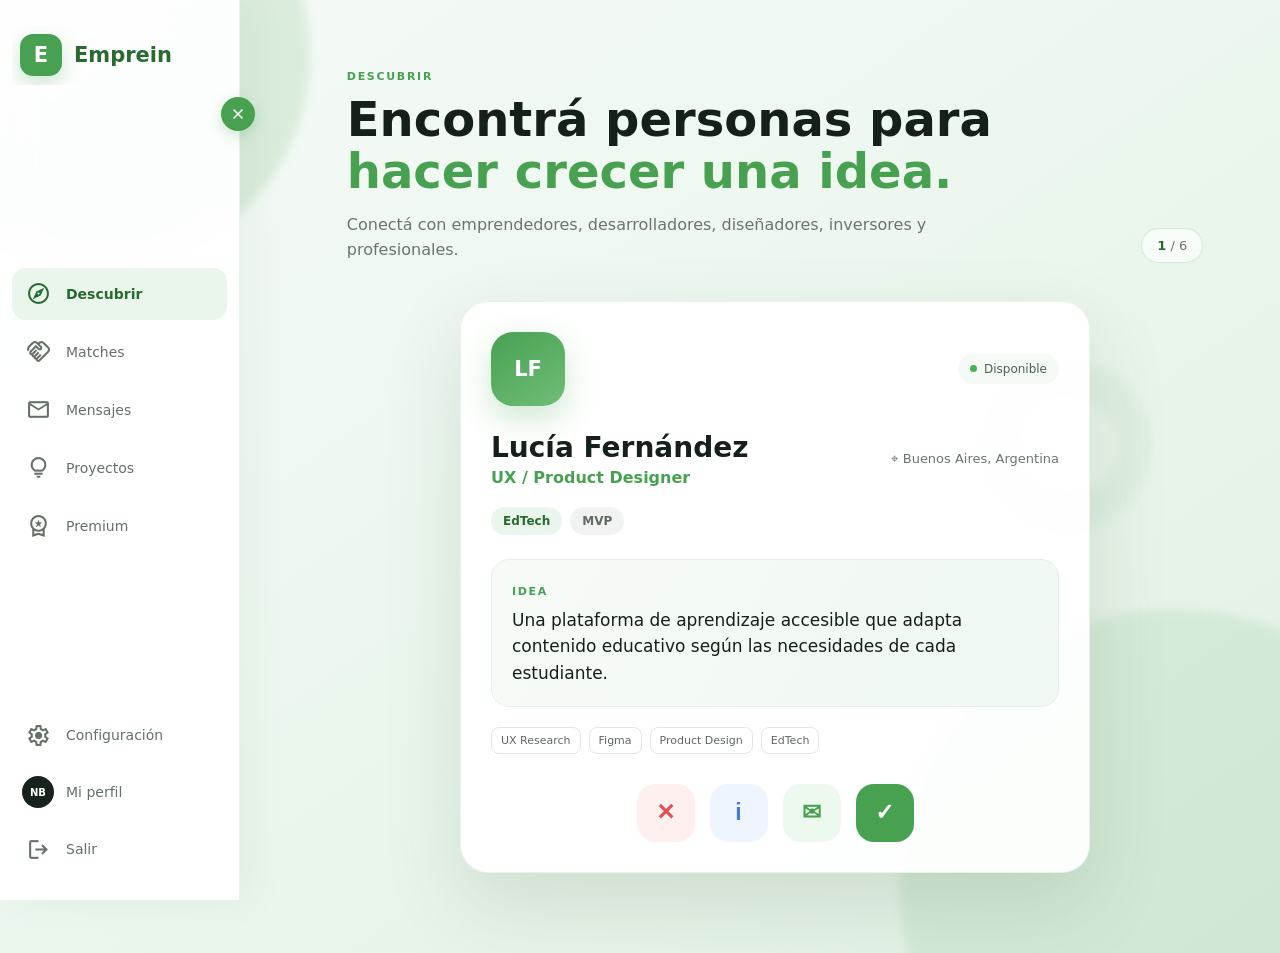
==== index.html @ 859e8707 "inicializando emprein demo" ====
<!DOCTYPE html>
<html lang="es">
<head>
    <meta charset="UTF-8">
    <meta name="viewport" content="width=device-width, initial-scale=1.0">

    <title>Emprein | Conectá ideas</title>

    <link
        href="https://fonts.googleapis.com/css2?family=Material+Symbols+Outlined"
        rel="stylesheet"
    >
    <link rel="stylesheet" href="styles.css">
</head>

<body>

    <!-- FONDO DECORATIVO -->
    <div class="background-decoration decoration-one"></div>
    <div class="background-decoration decoration-two"></div>
    <div class="background-decoration decoration-three"></div>


    <!-- =========================================
         SIDEBAR
    ========================================== -->
    <aside class="sidebar">

        <form class="sidebar__form">
            <input type="checkbox" id="open-menu">

            <label
                class="material-symbols-outlined close-button"
                for="open-menu"
                title="Contraer menú"
            >
                close
            </label>

            <label
                class="material-symbols-outlined open-button"
                for="open-menu"
                title="Abrir menú"
            >
                double_arrow
            </label>
        </form>


        <!-- LOGO -->
        <a href="#" class="sidebar__brand">
            <div class="brand-logo">E</div>
            <span class="brand-name">Emprein</span>
        </a>


        <!-- NAVEGACIÓN PRINCIPAL -->
        <nav class="sidebar__nav">
            <ul>

                <li
                    class="sidebar__item active"
                    data-name="Descubrir"
                    data-view="discover"
                >
                    <span class="material-symbols-outlined">explore</span>
                    <a href="#discover">Descubrir</a>
                </li>

                <li
                    class="sidebar__item"
                    data-name="Matches"
                    data-view="matches"
                >
                    <span class="material-symbols-outlined">handshake</span>
                    <a href="#matches">Matches</a>
                </li>

                <li
                    class="sidebar__item"
                    data-name="Mensajes"
                    data-view="messages"
                >
                    <span class="material-symbols-outlined">mail</span>
                    <a href="#messages">Mensajes</a>
                </li>

                <li
                    class="sidebar__item"
                    data-name="Proyectos"
                    data-view="projects"
                >
                    <span class="material-symbols-outlined">lightbulb</span>
                    <a href="#projects">Proyectos</a>
                </li>

                <li
                    class="sidebar__item"
                    data-name="Premium"
                    data-view="premium"
                >
                    <span class="material-symbols-outlined">workspace_premium</span>
                    <a href="#premium">Premium</a>
                </li>

            </ul>
        </nav>


        <!-- NAVEGACIÓN INFERIOR -->
        <div class="sidebar__bottom">

            <div
                class="sidebar__item"
                data-name="Configuración"
                data-view="settings"
            >
                <span class="material-symbols-outlined">settings</span>
                <a href="#settings">Configuración</a>
            </div>

            <div
                class="sidebar__item profile-item"
                data-name="Mi perfil"
                data-view="profile"
            >
                <div class="profile-avatar" id="sidebarProfileAvatar">NB</div>
                <a href="#profile" id="sidebarProfileName">Mi perfil</a>
            </div>

            <div
                class="sidebar__item"
                data-name="Salir"
                id="logoutButton"
            >
                <span class="material-symbols-outlined">logout</span>
                <a href="#">Salir</a>
            </div>

        </div>

    </aside>


    <!-- CONTROLES RESPONSIVE DEL SIDEBAR -->
    <label
        for="open-menu"
        class="mobile-menu-toggle material-symbols-outlined"
        aria-label="Abrir menú"
        title="Abrir menú"
    >
        menu
    </label>

    <label
        for="open-menu"
        class="sidebar-backdrop"
        aria-label="Cerrar menú"
    ></label>


    <!-- =========================================
         CONTENIDO PRINCIPAL
    ========================================== -->
    <main class="main">


        <!-- =====================================
             DESCUBRIR
        ====================================== -->
        <section class="app-section active" id="discover">

            <div class="discover-header">

                <div>
                    <span class="section-label">DESCUBRIR</span>

                    <h1>
                        Encontrá personas para
                        <span>hacer crecer una idea.</span>
                    </h1>

                    <p>
                        Conectá con emprendedores, desarrolladores,
                        diseñadores, inversores y profesionales.
                    </p>
                </div>

                <div class="profile-counter">
                    <span id="currentProfileNumber">1</span>
                    /
                    <span id="totalProfiles">1</span>
                </div>

            </div>


            <!-- CARD DE PERFIL -->
            <div class="card-wrapper">

                <article class="profile-card" id="profileCard">

                    <div class="card-top">

                        <div class="avatar" id="profileAvatar">LF</div>

                        <div class="card-status">
                            <span class="status-dot"></span>
                            Disponible
                        </div>

                    </div>


                    <div class="profile-main">

                        <div class="profile-title">

                            <div>
                                <h2 id="profileName">Lucía Fernández</h2>
                                <p id="profileRole">UX Designer</p>
                            </div>

                            <div class="location">
                                <span>⌖</span>
                                <span id="profileLocation">Buenos Aires</span>
                            </div>

                        </div>


                        <div class="badges">
                            <span class="badge green" id="profileCategory">EdTech</span>
                            <span class="badge" id="profileStage">MVP</span>
                        </div>


                        <div class="idea-box">
                            <span class="idea-label">IDEA</span>
                            <p id="profileIdea">
                                Plataforma de aprendizaje inclusivo.
                            </p>
                        </div>


                        <div class="skills" id="profileSkills"></div>

                    </div>


                    <!-- ACCIONES -->
                    <div class="actions">

                        <button
                            class="action-button reject"
                            data-tooltip="Descartar"
                            id="rejectButton"
                            aria-label="Descartar"
                        >
                            ✕
                        </button>

                        <button
                            class="action-button info"
                            data-tooltip="Saber más"
                            id="infoButton"
                            aria-label="Saber más"
                        >
                            i
                        </button>

                        <button
                            class="action-button contact"
                            data-tooltip="Contactar"
                            id="contactButton"
                            aria-label="Contactar"
                        >
                            ✉
                        </button>

                        <button
                            class="action-button like"
                            data-tooltip="Me interesa"
                            id="likeButton"
                            aria-label="Me interesa"
                        >
                            ✓
                        </button>

                    </div>

                </article>

            </div>

        </section>


        <!-- =====================================
             MATCHES
        ====================================== -->
        <section class="app-section" id="matches">

            <div class="page-header">
                <div>
                    <span class="section-label">MATCHES</span>
                    <h1>Tus conexiones</h1>
                    <p>
                        Personas con las que marcaste interés y querés seguir en contacto.
                    </p>
                </div>
            </div>


            <div class="matches-summary">

                <article class="summary-card">
                    <span class="material-symbols-outlined">handshake</span>
                    <div>
                        <strong id="totalMatchesCount">0</strong>
                        <p>Matches</p>
                    </div>
                </article>

                <article class="summary-card">
                    <span class="material-symbols-outlined">mark_email_unread</span>
                    <div>
                        <strong id="newMatchesCount">0</strong>
                        <p>Nuevos</p>
                    </div>
                </article>

                <article class="summary-card">
                    <span class="material-symbols-outlined">forum</span>
                    <div>
                        <strong id="contactedMatchesCount">0</strong>
                        <p>Contactados</p>
                    </div>
                </article>

            </div>


            <div class="section-toolbar">

                <label class="search-box" for="matchSearch">
                    <span class="material-symbols-outlined">search</span>
                    <input
                        type="search"
                        id="matchSearch"
                        placeholder="Buscar un match..."
                    >
                </label>

                <select id="matchFilter" aria-label="Filtrar matches">
                    <option value="all">Todos</option>
                    <option value="new">Nuevos</option>
                    <option value="contacted">Contactados</option>
                </select>

            </div>


            <div class="matches-grid" id="matchesGrid">

                <div class="empty-state" id="matchesEmptyState">
                    <span class="material-symbols-outlined">handshake</span>
                    <h3>Todavía no tenés matches</h3>
                    <p>
                        Cuando marques un perfil como “Me interesa”, va a aparecer acá.
                    </p>
                </div>

            </div>

        </section>


        <!-- =====================================
             MENSAJES
        ====================================== -->
        <section class="app-section" id="messages">

            <div class="page-header">
                <div>
                    <span class="section-label">MENSAJES</span>
                    <h1>Conversaciones</h1>
                    <p>
                        Tus conversaciones con matches y personas que contactaste.
                    </p>
                </div>
            </div>


            <div class="messages-layout">

                <!-- LISTA DE CONVERSACIONES -->
                <aside class="conversation-panel">

                    <div class="conversation-panel__header">
                        <h2>Mensajes</h2>

                        <label class="search-box" for="conversationSearch">
                            <span class="material-symbols-outlined">search</span>
                            <input
                                type="search"
                                id="conversationSearch"
                                placeholder="Buscar conversación..."
                            >
                        </label>
                    </div>

                    <div class="conversation-list" id="conversationList">

                        <div class="empty-state compact" id="conversationsEmptyState">
                            <span class="material-symbols-outlined">chat_bubble</span>
                            <p>No hay conversaciones todavía.</p>
                        </div>

                    </div>

                </aside>


                <!-- CHAT -->
                <section class="chat-panel" id="chatPanel">

                    <div class="empty-chat" id="emptyChat">
                        <span class="material-symbols-outlined">forum</span>
                        <h3>Seleccioná una conversación</h3>
                        <p>
                            Tus mensajes con esa persona aparecerán acá.
                        </p>
                    </div>


                    <div class="chat-content" id="chatContent" hidden>

                        <header class="chat-header">
                            <div class="chat-person">
                                <div class="chat-avatar" id="chatAvatar">LF</div>
                                <div>
                                    <h3 id="chatName">Lucía Fernández</h3>
                                    <p id="chatRole">UX Designer</p>
                                </div>
                            </div>
                        </header>

                        <div class="chat-messages" id="chatMessages"></div>

                        <form class="chat-form" id="chatForm">
                            <textarea
                                id="chatMessageInput"
                                rows="1"
                                placeholder="Escribí un mensaje..."
                                required
                            ></textarea>

                            <button
                                type="submit"
                                class="chat-send-button"
                                aria-label="Enviar mensaje"
                            >
                                <span class="material-symbols-outlined">send</span>
                            </button>
                        </form>

                    </div>

                </section>

            </div>

        </section>


        <!-- =====================================
             PROYECTOS DESTACADOS
        ====================================== -->
        <section class="app-section" id="projects">

            <div class="page-header">
                <div>
                    <span class="section-label">PROYECTOS</span>
                    <h1>Proyectos destacados</h1>
                    <p>
                        Descubrí las ideas que más visitas y conexiones están generando.
                    </p>
                </div>
            </div>


            <div class="section-toolbar">

                <label class="search-box" for="projectSearch">
                    <span class="material-symbols-outlined">search</span>
                    <input
                        type="search"
                        id="projectSearch"
                        placeholder="Buscar proyecto..."
                    >
                </label>

                <select id="projectSort" aria-label="Ordenar proyectos">
                    <option value="matches">Más matches</option>
                    <option value="views">Más visitas</option>
                    <option value="recent">Más recientes</option>
                </select>

            </div>


            <div class="projects-grid" id="projectsGrid">
                <!-- Los proyectos se renderizarán con JavaScript -->
            </div>

        </section>


        <!-- =====================================
             PREMIUM
        ====================================== -->
        <section class="app-section" id="premium">

            <div class="page-header page-header--center">
                <div>
                    <span class="section-label">EMPREIN PREMIUM</span>
                    <h1>Elegí el plan que más te sirva</h1>
                    <p>
                        Empezá gratis y actualizá cuando quieras llevar tus conexiones más lejos.
                    </p>
                </div>
            </div>


            <div class="pricing-container">

                <!-- FREE -->
                <article class="pricing-card">

                    <span class="plan-name">Free</span>

                    <div class="plan-price">
                        <strong>USD 0</strong>
                        <span>para siempre</span>
                    </div>

                    <p class="plan-description">
                        Para conocer Emprein y empezar a generar conexiones.
                    </p>

                    <ul class="plan-features">
                        <li><span class="material-symbols-outlined">check</span> 10 perfiles diarios</li>
                        <li><span class="material-symbols-outlined">check</span> Hasta 5 matches</li>
                        <li><span class="material-symbols-outlined">check</span> Mensajes básicos</li>
                        <li><span class="material-symbols-outlined">check</span> Crear 1 proyecto</li>
                        <li class="disabled"><span class="material-symbols-outlined">close</span> Estadísticas avanzadas</li>
                        <li class="disabled"><span class="material-symbols-outlined">close</span> Proyecto destacado</li>
                    </ul>

                    <button class="secondary-button" type="button" disabled>
                        Plan actual
                    </button>

                </article>


                <!-- PREMIUM -->
                <article class="pricing-card premium-card">

                    <span class="recommended-badge">RECOMENDADO</span>
                    <span class="plan-name">Premium</span>

                    <div class="plan-price">
                        <strong>USD 5</strong>
                        <span>por mes</span>
                    </div>

                    <p class="plan-description">
                        Para quienes quieren conseguir más oportunidades y hacer crecer sus proyectos.
                    </p>

                    <ul class="plan-features">
                        <li><span class="material-symbols-outlined">check</span> Perfiles ilimitados</li>
                        <li><span class="material-symbols-outlined">check</span> Matches ilimitados</li>
                        <li><span class="material-symbols-outlined">check</span> Mensajes ilimitados</li>
                        <li><span class="material-symbols-outlined">check</span> Saber quién mostró interés</li>
                        <li><span class="material-symbols-outlined">check</span> Destacar proyectos</li>
                        <li><span class="material-symbols-outlined">check</span> Badge Premium</li>
                        <li><span class="material-symbols-outlined">check</span> Estadísticas de visitas</li>
                    </ul>

                    <button
                        class="primary-button"
                        type="button"
                        id="premiumButton"
                    >
                        Obtener Premium
                    </button>

                </article>

            </div>

        </section>


        <!-- =====================================
             CONFIGURACIÓN
        ====================================== -->
        <section class="app-section" id="settings">

            <div class="page-header">
                <div>
                    <span class="section-label">CONFIGURACIÓN</span>
                    <h1>Preferencias</h1>
                    <p>
                        Personalizá cómo querés usar Emprein.
                    </p>
                </div>
            </div>


            <div class="settings-container">

                <section class="settings-group">
                    <div class="settings-group__header">
                        <span class="material-symbols-outlined">palette</span>
                        <div>
                            <h2>Apariencia</h2>
                            <p>Elegí cómo querés ver Emprein.</p>
                        </div>
                    </div>

                    <div class="settings-card">
                        <div>
                            <h3>Modo oscuro</h3>
                            <p>Alterná entre el tema claro y oscuro.</p>
                        </div>

                        <label class="switch">
                            <input type="checkbox" id="darkModeToggle">
                            <span class="slider"></span>
                        </label>
                    </div>
                </section>


                <section class="settings-group">
                    <div class="settings-group__header">
                        <span class="material-symbols-outlined">notifications</span>
                        <div>
                            <h2>Notificaciones</h2>
                            <p>Elegí qué avisos querés recibir.</p>
                        </div>
                    </div>

                    <div class="settings-card">
                        <div>
                            <h3>Nuevos matches</h3>
                            <p>Avisarme cuando consiga una nueva conexión.</p>
                        </div>

                        <label class="switch">
                            <input type="checkbox" id="matchNotifications" checked>
                            <span class="slider"></span>
                        </label>
                    </div>

                    <div class="settings-card">
                        <div>
                            <h3>Mensajes</h3>
                            <p>Avisarme cuando reciba un mensaje nuevo.</p>
                        </div>

                        <label class="switch">
                            <input type="checkbox" id="messageNotifications" checked>
                            <span class="slider"></span>
                        </label>
                    </div>

                    <div class="settings-card">
                        <div>
                            <h3>Novedades por email</h3>
                            <p>Recibir novedades y actualizaciones de Emprein.</p>
                        </div>

                        <label class="switch">
                            <input type="checkbox" id="emailNotifications">
                            <span class="slider"></span>
                        </label>
                    </div>
                </section>


                <section class="settings-group">
                    <div class="settings-group__header">
                        <span class="material-symbols-outlined">shield</span>
                        <div>
                            <h2>Privacidad</h2>
                            <p>Controlá la visibilidad de tu perfil.</p>
                        </div>
                    </div>

                    <div class="settings-card">
                        <div>
                            <h3>Perfil público</h3>
                            <p>Permitir que otros usuarios encuentren tu perfil.</p>
                        </div>

                        <label class="switch">
                            <input type="checkbox" id="publicProfileToggle" checked>
                            <span class="slider"></span>
                        </label>
                    </div>
                </section>

            </div>

        </section>


        <!-- =====================================
             PERFIL / CUENTA
        ====================================== -->
        <section class="app-section" id="profile">

            <div class="page-header">
                <div>
                    <span class="section-label">PERFIL</span>
                    <h1>Tu cuenta</h1>
                    <p>
                        Creá un perfil simbólico para probar el flujo de registro, sesión y cierre de sesión.
                    </p>
                </div>
            </div>


            <!-- USUARIO SIN SESIÓN -->
            <div class="account-auth" id="profileGuest">

                <div class="auth-tabs">
                    <button
                        type="button"
                        class="auth-tab active"
                        id="showRegisterButton"
                    >
                        Crear cuenta
                    </button>

                    <button
                        type="button"
                        class="auth-tab"
                        id="showLoginButton"
                    >
                        Iniciar sesión
                    </button>
                </div>


                <!-- REGISTRO -->
                <form class="account-form" id="registerForm">

                    <div class="form-heading">
                        <span class="material-symbols-outlined">person_add</span>
                        <div>
                            <h2>Crear cuenta</h2>
                            <p>Armá tu perfil para empezar a conectar.</p>
                        </div>
                    </div>

                    <label for="registerName">Nombre completo</label>
                    <input
                        type="text"
                        id="registerName"
                        autocomplete="name"
                        required
                    >

                    <label for="registerEmail">Email</label>
                    <input
                        type="email"
                        id="registerEmail"
                        autocomplete="email"
                        required
                    >

                    <label for="registerPassword">Contraseña</label>
                    <input
                        type="password"
                        id="registerPassword"
                        autocomplete="new-password"
                        required
                    >

                    <label for="registerRole">Rol</label>
                    <input
                        type="text"
                        id="registerRole"
                        placeholder="Ej: Desarrollador, emprendedor, inversor..."
                        required
                    >

                    <label for="registerIdea">Idea o proyecto</label>
                    <textarea
                        id="registerIdea"
                        placeholder="Contá brevemente qué estás construyendo o qué buscás."
                    ></textarea>

                    <button type="submit" class="primary-button">
                        Crear cuenta
                    </button>

                </form>


                <!-- LOGIN -->
                <form class="account-form" id="loginForm" hidden>

                    <div class="form-heading">
                        <span class="material-symbols-outlined">login</span>
                        <div>
                            <h2>Iniciar sesión</h2>
                            <p>Ingresá con la cuenta que creaste en este navegador.</p>
                        </div>
                    </div>

                    <label for="loginEmail">Email</label>
                    <input
                        type="email"
                        id="loginEmail"
                        autocomplete="email"
                        required
                    >

                    <label for="loginPassword">Contraseña</label>
                    <input
                        type="password"
                        id="loginPassword"
                        autocomplete="current-password"
                        required
                    >

                    <button type="submit" class="primary-button">
                        Entrar
                    </button>

                    <p class="auth-note">
                        Esta cuenta será solo una simulación local. No usaremos autenticación real todavía.
                    </p>

                </form>

            </div>


            <!-- USUARIO CON SESIÓN -->
            <div class="account-profile" id="profileLoggedIn" hidden>

                <div class="account-profile__hero">

                    <div class="account-avatar" id="accountAvatar">NB</div>

                    <div>
                        <span class="account-status">
                            <span class="status-dot"></span>
                            Perfil activo
                        </span>

                        <h2 id="accountDisplayName">Nehuen Boneo</h2>
                        <p id="accountDisplayRole">Emprendedor</p>
                    </div>

                </div>


                <div class="account-details-grid">

                    <div class="account-detail-card">
                        <span>Email</span>
                        <strong id="accountDisplayEmail">correo@ejemplo.com</strong>
                    </div>

                    <div class="account-detail-card">
                        <span>Plan</span>
                        <strong id="accountDisplayPlan">Free</strong>
                    </div>

                    <div class="account-detail-card account-detail-card--wide">
                        <span>Idea / proyecto</span>
                        <strong id="accountDisplayIdea">
                            Tu idea aparecerá acá.
                        </strong>
                    </div>

                </div>


                <div class="account-actions">
                    <button
                        type="button"
                        class="secondary-button"
                        id="editProfileButton"
                    >
                        Editar perfil
                    </button>

                    <button
                        type="button"
                        class="danger-button"
                        id="profileLogoutButton"
                    >
                        Cerrar sesión
                    </button>
                </div>

            </div>

        </section>

    </main>


    <!-- =========================================
         MODAL SABER MÁS
    ========================================== -->
    <div class="modal-overlay" id="infoModal">

        <div class="modal">

            <button class="modal-close" data-close-modal>
                ✕
            </button>

            <div class="modal-profile-header">

                <div class="modal-avatar" id="modalAvatar">LF</div>

                <div>
                    <h2 id="modalName">Lucía Fernández</h2>
                    <p id="modalRole">UX Designer</p>
                </div>

            </div>


            <div class="modal-section">
                <span class="modal-label">SOBRE EL PROYECTO</span>
                <p id="modalDescription"></p>
            </div>


            <div class="modal-section">
                <span class="modal-label">ESTÁ BUSCANDO</span>
                <p id="modalLookingFor"></p>
            </div>


            <div class="modal-data-grid">

                <div>
                    <span>Categoría</span>
                    <strong id="modalCategory"></strong>
                </div>

                <div>
                    <span>Etapa</span>
                    <strong id="modalStage"></strong>
                </div>

                <div>
                    <span>Ubicación</span>
                    <strong id="modalLocation"></strong>
                </div>

            </div>


            <button class="primary-button" id="contactFromInfo">
                Contactar
            </button>

        </div>

    </div>


    <!-- =========================================
         MODAL CONTACTAR
    ========================================== -->
    <div class="modal-overlay" id="contactModal">

        <div class="modal">

            <button class="modal-close" data-close-modal>
                ✕
            </button>

            <span class="modal-label">NUEVA CONEXIÓN</span>

            <h2 class="contact-title">
                Contactar a
                <span id="contactName"></span>
            </h2>

            <p class="contact-description">
                Presentate brevemente y contale por qué te interesa conectar.
            </p>


            <form id="contactForm">

                <label for="subject">Asunto</label>
                <input
                    type="text"
                    id="subject"
                    placeholder="Ej: Me interesa colaborar con tu proyecto"
                    required
                >

                <label for="message">Mensaje</label>
                <textarea
                    id="message"
                    placeholder="Hola, vi tu proyecto y me interesó porque..."
                    required
                ></textarea>

                <button type="submit" class="primary-button">
                    Enviar mensaje
                </button>

            </form>

        </div>

    </div>


    <!-- =========================================
         TOAST
    ========================================== -->
    <div class="toast" id="toast">

        <div class="toast-icon">✓</div>

        <div>
            <strong id="toastTitle">Listo</strong>
            <p id="toastMessage">Acción realizada.</p>
        </div>

    </div>


    <script src="script.js"></script>

</body>
</html>
---- styles.css ----
/* =========================
   GENERAL
========================= */

* {
    box-sizing: border-box;
    margin: 0;
    padding: 0;
}

:root {
    --green: #47A151;
    --green-dark: #286b31;
    --green-light: #eaf6ec;

    --text: #15201a;
    --gray: #6b756e;
    --light-gray: #eef1ef;

    --white: #ffffff;
}

body {
    min-height: 100vh;

    font-family:
        Inter,
        system-ui,
        -apple-system,
        BlinkMacSystemFont,
        "Segoe UI",
        sans-serif;

    background:
        linear-gradient(
            145deg,
            #f6faf7 0%,
            #edf7ef 45%,
            #e0f0e3 100%
        );

    color: var(--text);

    overflow-x: hidden;
}


/* =========================
   FONDO
========================= */

.background-decoration {
    position: fixed;

    border-radius: 50%;

    filter: blur(5px);

    pointer-events: none;

    z-index: -1;
}

.decoration-one {
    width: 430px;
    height: 430px;

    background: rgba(71, 161, 81, 0.14);

    top: -160px;
    left: -120px;
}

.decoration-two {
    width: 550px;
    height: 550px;

    background: rgba(71, 161, 81, 0.1);

    bottom: -260px;
    right: -170px;
}

.decoration-three {
    width: 170px;
    height: 170px;

    border: 35px solid rgba(71, 161, 81, 0.05);

    top: 40%;
    right: 10%;
}


/* ========================================
   SIDEBAR
======================================== */

.sidebar {
    width: 240px;
    height: 100dvh;

    position: fixed;

    top: 0;
    left: 0;

    display: flex;
    flex-direction: column;

    padding:
        25px
        12px;

    background:
        rgba(
            255,
            255,
            255,
            .92
        );

    backdrop-filter:
        blur(18px);

    border-right:
        1px solid
        rgba(
            71,
            161,
            81,
            .12
        );

    box-shadow:
        10px
        0
        40px
        rgba(
            35,
            70,
            42,
            .05
        );

    z-index: 50;

    transition:
        width .3s ease;
}


/* ========================================
   LOGO
======================================== */

.sidebar__brand {
    height: 60px;

    display: flex;
    align-items: center;

    gap: 12px;

    padding-left: 8px;

    color:
        var(--green-dark);

    text-decoration: none;

    font-size: 21px;

    font-weight: 800;

    overflow: hidden;
}

.sidebar__brand .brand-logo {
    min-width: 42px;

    width: 42px;
    height: 42px;

    display: grid;

    place-items: center;

    background:
        var(--green);

    color: white;

    border-radius: 13px;

    box-shadow:
        0
        8px
        20px
        rgba(
            71,
            161,
            81,
            .25
        );
}

.brand-name {
    white-space: nowrap;
}


/* ========================================
   NAV
======================================== */

.sidebar__nav {
    flex: 1;

    display: flex;

    align-items: center;

    margin-top: 25px;
}

.sidebar__nav ul {
    width: 100%;

    display: flex;

    flex-direction: column;

    gap: 6px;
}

.sidebar__item {
    min-height: 52px;

    display: flex;

    align-items: center;

    gap: 12px;

    list-style: none;

    padding:
        6px
        10px;

    border-radius: 14px;

    color: #657068;

    cursor: pointer;

    transition:
        background .2s,
        color .2s,
        transform .2s;

    overflow: hidden;
}

.sidebar__item:hover {
    background:
        var(--green-light);

    color:
        var(--green-dark);

    transform:
        translateX(2px);
}

.sidebar__item.active {
    background:
        var(--green-light);

    color:
        var(--green-dark);

    font-weight: 700;
}

.sidebar__item
.material-symbols-outlined {
    min-width: 32px;

    font-size: 25px;

    text-align: center;
}

.sidebar__item a {
    color: inherit;

    text-decoration: none;

    font-size: 14px;

    white-space: nowrap;
}


/* ========================================
   BOTTOM
======================================== */

.sidebar__bottom {
    display: flex;

    flex-direction: column;

    gap: 5px;
}

.profile-avatar {
    min-width: 32px;

    width: 32px;
    height: 32px;

    display: grid;

    place-items: center;

    border-radius: 50%;

    background:
        #18221c;

    color: white;

    font-size: 10px;

    font-weight: 800;
}


/* ========================================
   BOTÓN ABRIR / CERRAR
======================================== */

.sidebar__form input[type="checkbox"] {
    display: none;
}

.sidebar__form {
    position: absolute;
    margin-top: 0;

    right: -16px;

    top: 80px;

    z-index: 60;
}

.sidebar__form label {
    width: 34px;
    height: 34px;

    display: grid;

    place-items: center;

    border-radius: 50%;

    background:
        var(--green);

    color: white;

    box-shadow:
        0
        5px
        15px
        rgba(
            71,
            161,
            81,
            .25
        );

    cursor: pointer;

    font-size: 20px;

    transition: .2s;
}

.sidebar__form label:hover {
    transform:
        scale(1.08);
}

.sidebar__form .open-button {
    display: none;
}


/* ========================================
   SIDEBAR CERRADO
======================================== */

.sidebar:has(
    #open-menu:checked
) {
    width: 82px;
}


.sidebar:has(
    #open-menu:checked
)
.brand-name,

.sidebar:has(
    #open-menu:checked
)
.sidebar__item a {
    display: none;
}


.sidebar:has(
    #open-menu:checked
)
.sidebar__brand {
    justify-content: center;

    padding-left: 0;
}


.sidebar:has(
    #open-menu:checked
)
.sidebar__item {
    justify-content: center;

    padding:
        6px 0;
}


.sidebar:has(
    #open-menu:checked
)
.profile-avatar {
    margin: auto;
}


/* Cambiar botón */

.sidebar:has(
    #open-menu:checked
)
.close-button {
    display: none;
}


.sidebar:has(
    #open-menu:checked
)
.open-button {
    display: grid;
}

body:has(
    #open-menu:checked
)
.main {
    margin-left: 105px;
}

.sidebar__item {
    position: relative;
}

.sidebar:has(
    #open-menu:checked
)
.sidebar__item::after {
    content:
        attr(data-name);

    position: absolute;

    left: 65px;

    background:
        #18211b;

    color: white;

    padding:
        7px 10px;

    border-radius: 8px;

    font-size: 11px;

    white-space: nowrap;

    opacity: 0;

    pointer-events: none;

    transition: .2s;
}

.sidebar:has(
    #open-menu:checked
)
.sidebar__item:hover::after {
    opacity: 1;
}

/* =========================
   HEADER
========================= */

.header {
    height: 76px;

    width: 100%;

    padding: 0 6%;

    display: flex;
    align-items: center;
    justify-content: space-between;

    background: rgba(255, 255, 255, 0.75);

    backdrop-filter: blur(15px);

    border-bottom: 1px solid rgba(0, 0, 0, 0.05);

    position: sticky;

    top: 0;

    z-index: 10;
}

.brand {
    display: flex;
    align-items: center;

    gap: 10px;

    text-decoration: none;

    color: var(--green-dark);

    font-size: 21px;

    font-weight: 800;
}

.brand-logo {
    width: 38px;
    height: 38px;

    display: grid;
    place-items: center;

    border-radius: 11px;

    background: var(--green);

    color: white;

    box-shadow:
        0 8px 20px rgba(71, 161, 81, 0.25);
}

.nav {
    display: flex;

    gap: 10px;
}

.nav-link {
    padding: 9px 15px;

    border: none;

    background: transparent;

    border-radius: 10px;

    color: var(--gray);

    cursor: pointer;

    font-size: 14px;
}

.nav-link:hover {
    background: var(--green-light);

    color: var(--green-dark);
}

.nav-link.active {
    background: var(--green-light);

    color: var(--green-dark);

    font-weight: 600;
}

.user-mini {
    width: 40px;
    height: 40px;

    display: grid;
    place-items: center;

    background: #18221c;

    color: white;

    border-radius: 50%;

    font-size: 12px;

    font-weight: 700;
}


/* =========================
   MAIN
========================= */

.main {
    width: auto;

    margin-left: 270px;

    padding:
        65px
        6%
        80px;

    transition:
        margin-left .3s ease;
}

/* =========================
   TITULO
========================= */

.discover-header {
    display: flex;

    justify-content: space-between;

    align-items: flex-end;

    margin-bottom: 38px;
}

.section-label,
.idea-label,
.modal-label {
    color: var(--green);

    font-weight: 800;

    font-size: 11px;

    letter-spacing: 1.7px;
}

.discover-header h1 {
    font-size: clamp(30px, 4vw, 48px);

    line-height: 1.08;

    max-width: 650px;

    margin-top: 10px;
}

.discover-header h1 span {
    color: var(--green);
}

.discover-header p {
    color: var(--gray);

    margin-top: 14px;

    max-width: 600px;

    line-height: 1.6;
}

.profile-counter {
    padding: 9px 15px;

    border: 1px solid rgba(71, 161, 81, 0.2);

    border-radius: 30px;

    background: rgba(255,255,255,.65);

    color: var(--gray);

    font-size: 13px;
}

.profile-counter span:first-child {
    color: var(--green-dark);

    font-weight: 800;
}


/* =========================
   CARD
========================= */

.card-wrapper {
    display: flex;

    justify-content: center;
}

.profile-card {
    width: 100%;

    max-width: 630px;

    background: rgba(255, 255, 255, 0.93);

    border:
        1px solid rgba(71, 161, 81, 0.12);

    border-radius: 28px;

    padding: 30px;

    box-shadow:
        0 30px 80px rgba(35, 70, 42, 0.13);

    transition:
        transform .25s ease,
        opacity .25s ease;

    overflow: visible;
}

.card-leave-left {
    transform:
        translateX(-120px)
        rotate(-4deg);

    opacity: 0;
}

.card-leave-right {
    transform:
        translateX(120px)
        rotate(4deg);

    opacity: 0;
}


/* =========================
   CARD HEADER
========================= */

.card-top {
    display: flex;

    justify-content: space-between;

    align-items: center;
}

.avatar,
.modal-avatar {
    width: 74px;
    height: 74px;

    display: grid;
    place-items: center;

    background:
        linear-gradient(
            145deg,
            var(--green),
            #71bd78
        );

    border-radius: 22px;

    color: white;

    font-weight: 800;

    font-size: 21px;

    box-shadow:
        0 12px 30px rgba(71, 161, 81, 0.25);
}

.card-status {
    display: flex;

    align-items: center;

    gap: 7px;

    background: #f5faf6;

    border-radius: 30px;

    padding: 8px 12px;

    color: #4b6250;

    font-size: 12px;
}

.status-dot {
    width: 7px;
    height: 7px;

    background: #41b650;

    border-radius: 50%;
}


/* =========================
   PERFIL
========================= */

.profile-main {
    margin-top: 25px;
}

.profile-title {
    display: flex;

    justify-content: space-between;

    gap: 20px;
}

.profile-title h2 {
    font-size: 28px;
}

.profile-title p {
    margin-top: 4px;

    color: var(--green);

    font-weight: 600;
}

.location {
    display: flex;

    align-items: center;

    gap: 5px;

    color: var(--gray);

    font-size: 13px;

    white-space: nowrap;
}


/* =========================
   BADGES
========================= */

.badges {
    display: flex;

    flex-wrap: wrap;

    gap: 8px;

    margin-top: 20px;
}

.badge {
    background: #f1f3f2;

    color: #606a63;

    padding: 7px 12px;

    border-radius: 30px;

    font-size: 12px;

    font-weight: 600;
}

.badge.green {
    background: var(--green-light);

    color: var(--green-dark);
}


/* =========================
   IDEA
========================= */

.idea-box {
    margin-top: 24px;

    padding: 20px;

    border-radius: 18px;

    background:
        linear-gradient(
            120deg,
            #f7fbf8,
            #eff8f1
        );

    border: 1px solid #e5efe7;
}

.idea-box p {
    margin-top: 8px;

    font-size: 17px;

    line-height: 1.55;
}


/* =========================
   SKILLS
========================= */

.skills {
    display: flex;

    flex-wrap: wrap;

    gap: 8px;

    margin-top: 20px;
}

.skill {
    border: 1px solid #e1e6e2;

    border-radius: 8px;

    padding: 6px 9px;

    color: #606861;

    font-size: 11px;
}


/* =========================
   BOTONES
========================= */

.actions {
    display: flex;

    justify-content: center;

    gap: 15px;

    margin-top: 30px;
}

.action-button {
    width: 58px;
    height: 58px;

    border-radius: 18px;

    border: none;

    cursor: pointer;

    font-size: 23px;

    font-weight: 700;

    transition:
        transform .18s ease,
        box-shadow .18s ease;

    position: relative;
}

.action-button:hover {
    transform: translateY(-4px);

    box-shadow:
        0 10px 22px rgba(0,0,0,.10);
}

.reject {
    background: #fff0f0;

    color: #df5252;
}

.info {
    background: #eff5ff;

    color: #477bd4;
}

.contact {
    background: #edf9ef;

    color: var(--green);
}

.like {
    background: var(--green);

    color: white;
}


/* =========================
   TOOLTIP
========================= */

.action-button::after {
    content: attr(data-tooltip);

    position: absolute;

    bottom: calc(100% + 10px);

    left: 50%;

    transform:
        translateX(-50%)
        translateY(5px);

    background: #18211b;

    color: white;

    font-size: 11px;

    font-weight: 500;

    padding: 6px 9px;

    border-radius: 7px;

    white-space: nowrap;

    pointer-events: none;

    opacity: 0;

    transition: .2s;
}

.action-button:hover::after {
    opacity: 1;

    transform:
        translateX(-50%)
        translateY(0);
}


/* =========================
   MODAL
========================= */

.modal-overlay {
    position: fixed;

    inset: 0;

    display: flex;

    justify-content: center;

    align-items: center;

    padding: 20px;

    background: rgba(12, 22, 15, .52);

    backdrop-filter: blur(7px);

    visibility: hidden;

    opacity: 0;

    transition: .2s;

    z-index: 100;
}

.modal-overlay.active {
    visibility: visible;

    opacity: 1;
}

.modal {
    width: min(520px, 100%);

    background: white;

    border-radius: 24px;

    padding: 30px;

    box-shadow:
        0 30px 90px rgba(0,0,0,.2);

    position: relative;

    transform: translateY(15px);

    transition: .25s;
}

.modal-overlay.active .modal {
    transform: translateY(0);
}

.modal-close {
    position: absolute;

    top: 20px;
    right: 20px;

    border: none;

    background: #f1f3f2;

    width: 35px;
    height: 35px;

    border-radius: 10px;

    cursor: pointer;
}

.modal-profile-header {
    display: flex;

    align-items: center;

    gap: 18px;

    margin-bottom: 28px;
}

.modal-profile-header h2 {
    font-size: 24px;
}

.modal-profile-header p {
    color: var(--green);

    margin-top: 3px;

    font-weight: 600;
}

.modal-section {
    margin-top: 23px;
}

.modal-section p {
    color: #566059;

    line-height: 1.65;

    margin-top: 9px;
}

.modal-data-grid {
    display: grid;

    grid-template-columns:
        repeat(3, 1fr);

    gap: 10px;

    margin:
        25px 0;
}

.modal-data-grid div {
    background: #f5f8f6;

    padding: 13px;

    border-radius: 12px;
}

.modal-data-grid span {
    display: block;

    color: var(--gray);

    font-size: 10px;

    margin-bottom: 5px;
}

.modal-data-grid strong {
    font-size: 12px;
}


/* =========================
   FORM
========================= */

.contact-title {
    font-size: 26px;

    margin-top: 10px;
}

.contact-title span {
    color: var(--green);
}

.contact-description {
    margin-top: 9px;

    color: var(--gray);

    line-height: 1.5;
}

form {
    margin-top: 25px;
}

form label {
    display: block;

    margin:
        17px 0 7px;

    font-weight: 600;

    font-size: 13px;
}

input,
textarea {
    width: 100%;

    border:
        1px solid #dfe5e0;

    border-radius: 12px;

    padding: 13px;

    font-family: inherit;

    outline: none;

    transition: border .2s;
}

input:focus,
textarea:focus {
    border-color: var(--green);
}

textarea {
    min-height: 130px;

    resize: vertical;
}

.primary-button {
    width: 100%;

    margin-top: 18px;

    border: none;

    border-radius: 12px;

    background: var(--green);

    color: white;

    padding: 13px;

    font-weight: 700;

    cursor: pointer;

    transition: .2s;
}

.primary-button:hover {
    background: var(--green-dark);
}


/* =========================
   TOAST
========================= */

.toast {
    position: fixed;

    right: 25px;
    bottom: 25px;

    display: flex;

    align-items: center;

    gap: 12px;

    width: 320px;

    padding: 14px 16px;

    border-radius: 15px;

    background: #18211b;

    color: white;

    box-shadow:
        0 15px 40px rgba(0,0,0,.2);

    transform:
        translateY(30px);

    opacity: 0;

    pointer-events: none;

    transition: .3s;

    z-index: 200;
}

.toast.show {
    opacity: 1;

    transform:
        translateY(0);
}

.toast-icon {
    width: 36px;
    height: 36px;

    display: grid;

    place-items: center;

    border-radius: 50%;

    background: var(--green);

    font-weight: 800;
}

.toast p {
    margin-top: 3px;

    color: #cbd3cd;

    font-size: 12px;
}




/* =========================
   VISTAS / NAVEGACIÓN SPA
========================= */

.app-section {
    display: none;
    animation: pageAppear .25s ease;
}

.app-section.active {
    display: block;
}

@keyframes pageAppear {
    from {
        opacity: 0;
        transform: translateY(8px);
    }
    to {
        opacity: 1;
        transform: translateY(0);
    }
}

.page-header {
    display: flex;
    justify-content: space-between;
    align-items: flex-end;
    gap: 24px;
    margin-bottom: 34px;
}

.page-header h1 {
    font-size: clamp(30px, 4vw, 46px);
    line-height: 1.08;
    margin-top: 10px;
}

.page-header p {
    max-width: 650px;
    margin-top: 12px;
    color: var(--gray);
    line-height: 1.6;
}

.page-header--center {
    justify-content: center;
    text-align: center;
}

.page-header--center p {
    margin-left: auto;
    margin-right: auto;
}

/* =========================
   TOOLBARS / BUSCADORES
========================= */

.section-toolbar {
    display: flex;
    justify-content: space-between;
    align-items: center;
    gap: 16px;
    margin-bottom: 24px;
}

.search-box {
    flex: 1;
    min-height: 46px;
    display: flex;
    align-items: center;
    gap: 10px;
    padding: 0 14px;
    border: 1px solid #dfe7e1;
    border-radius: 14px;
    background: rgba(255,255,255,.86);
    color: var(--gray);
}

.search-box .material-symbols-outlined {
    font-size: 22px;
}

.search-box input {
    border: 0;
    padding: 0;
    background: transparent;
}

.search-box input:focus {
    border: 0;
}

.section-toolbar select {
    min-width: 170px;
    min-height: 46px;
    padding: 0 14px;
    border: 1px solid #dfe7e1;
    border-radius: 14px;
    background: rgba(255,255,255,.86);
    color: var(--text);
    outline: none;
    cursor: pointer;
}

/* =========================
   MATCHES
========================= */

.matches-summary {
    display: grid;
    grid-template-columns: repeat(3, minmax(0, 1fr));
    gap: 16px;
    margin-bottom: 26px;
}

.summary-card {
    display: flex;
    align-items: center;
    gap: 14px;
    min-height: 100px;
    padding: 20px;
    border: 1px solid rgba(71,161,81,.12);
    border-radius: 20px;
    background: rgba(255,255,255,.9);
    box-shadow: 0 18px 45px rgba(35,70,42,.07);
}

.summary-card > .material-symbols-outlined {
    width: 46px;
    height: 46px;
    display: grid;
    place-items: center;
    border-radius: 14px;
    background: var(--green-light);
    color: var(--green-dark);
}

.summary-card strong {
    display: block;
    font-size: 25px;
}

.summary-card p {
    margin-top: 2px;
    color: var(--gray);
    font-size: 13px;
}

.matches-grid {
    display: grid;
    grid-template-columns: repeat(2, minmax(0, 1fr));
    gap: 18px;
}

.match-card {
    padding: 22px;
    border: 1px solid rgba(71,161,81,.12);
    border-radius: 22px;
    background: rgba(255,255,255,.92);
    box-shadow: 0 18px 50px rgba(35,70,42,.08);
}

.match-card__top {
    display: flex;
    align-items: center;
    gap: 14px;
}

.match-avatar {
    width: 52px;
    height: 52px;
    flex: 0 0 52px;
    display: grid;
    place-items: center;
    border-radius: 16px;
    background: linear-gradient(145deg, var(--green), #71bd78);
    color: #fff;
    font-weight: 800;
}

.match-card h3 {
    font-size: 18px;
}

.match-card__role {
    margin-top: 3px;
    color: var(--green);
    font-size: 13px;
    font-weight: 600;
}

.match-card__idea {
    margin-top: 18px;
    color: #566059;
    line-height: 1.55;
    font-size: 14px;
}

.match-actions {
    display: flex;
    gap: 10px;
    margin-top: 18px;
}

.match-actions .primary-button,
.match-actions .secondary-button,
.match-actions .danger-button {
    margin-top: 0;
}

/* =========================
   ESTADOS VACÍOS
========================= */

.empty-state,
.empty-chat {
    min-height: 250px;
    display: flex;
    flex-direction: column;
    align-items: center;
    justify-content: center;
    text-align: center;
    padding: 30px;
    border: 1px dashed #cfd9d1;
    border-radius: 20px;
    color: var(--gray);
    background: rgba(255,255,255,.55);
}

.matches-grid > .empty-state {
    grid-column: 1 / -1;
}

.empty-state .material-symbols-outlined,
.empty-chat .material-symbols-outlined {
    margin-bottom: 12px;
    font-size: 40px;
    color: var(--green);
}

.empty-state h3,
.empty-chat h3 {
    margin-bottom: 7px;
    color: var(--text);
}

.empty-state.compact {
    min-height: 170px;
    border: 0;
    background: transparent;
}

/* =========================
   MENSAJES
========================= */

.messages-layout {
    min-height: 610px;
    display: grid;
    grid-template-columns: 320px minmax(0, 1fr);
    overflow: hidden;
    border: 1px solid rgba(71,161,81,.12);
    border-radius: 24px;
    background: rgba(255,255,255,.9);
    box-shadow: 0 24px 65px rgba(35,70,42,.10);
}

.conversation-panel {
    border-right: 1px solid #e6ece7;
    background: rgba(250,252,250,.88);
}

.conversation-panel__header {
    padding: 20px;
    border-bottom: 1px solid #e6ece7;
}

.conversation-panel__header h2 {
    margin-bottom: 14px;
    font-size: 20px;
}

.conversation-list {
    max-height: 525px;
    overflow-y: auto;
}

.conversation-item {
    display: flex;
    align-items: center;
    gap: 12px;
    width: 100%;
    padding: 15px 18px;
    border: 0;
    border-bottom: 1px solid #edf1ee;
    background: transparent;
    text-align: left;
    cursor: pointer;
    transition: .18s;
}

.conversation-item:hover,
.conversation-item.active {
    background: var(--green-light);
}

.conversation-avatar,
.chat-avatar {
    width: 43px;
    height: 43px;
    flex: 0 0 43px;
    display: grid;
    place-items: center;
    border-radius: 50%;
    background: var(--green);
    color: #fff;
    font-size: 12px;
    font-weight: 800;
}

.conversation-info {
    min-width: 0;
    flex: 1;
}

.conversation-info strong,
.conversation-info span {
    display: block;
}

.conversation-info span {
    margin-top: 4px;
    overflow: hidden;
    color: var(--gray);
    font-size: 12px;
    text-overflow: ellipsis;
    white-space: nowrap;
}

.chat-panel {
    min-width: 0;
    background: rgba(255,255,255,.8);
}

.chat-content {
    height: 100%;
    min-height: 610px;
    display: flex;
    flex-direction: column;
}

.chat-header {
    padding: 18px 22px;
    border-bottom: 1px solid #e6ece7;
}

.chat-person {
    display: flex;
    align-items: center;
    gap: 12px;
}

.chat-person p {
    margin-top: 2px;
    color: var(--gray);
    font-size: 12px;
}

.chat-messages {
    flex: 1;
    display: flex;
    flex-direction: column;
    gap: 10px;
    padding: 24px;
    overflow-y: auto;
}

.message-bubble {
    max-width: min(72%, 520px);
    padding: 11px 14px;
    border-radius: 16px;
    line-height: 1.45;
    font-size: 14px;
}

.message-bubble.sent {
    align-self: flex-end;
    background: var(--green);
    color: #fff;
    border-bottom-right-radius: 5px;
}

.message-bubble.received {
    align-self: flex-start;
    background: #eef2ef;
    color: var(--text);
    border-bottom-left-radius: 5px;
}

.chat-form {
    display: flex;
    align-items: flex-end;
    gap: 10px;
    margin-top: 0;
    padding: 16px 18px;
    border-top: 1px solid #e6ece7;
}

.chat-form textarea {
    min-height: 48px;
    max-height: 120px;
    resize: none;
}

.chat-send-button {
    width: 48px;
    height: 48px;
    flex: 0 0 48px;
    display: grid;
    place-items: center;
    border: 0;
    border-radius: 14px;
    background: var(--green);
    color: #fff;
    cursor: pointer;
}

/* =========================
   PROYECTOS
========================= */

.projects-grid {
    display: grid;
    grid-template-columns: repeat(3, minmax(0, 1fr));
    gap: 18px;
}

.project-card {
    position: relative;
    overflow: hidden;
    padding: 22px;
    border: 1px solid rgba(71,161,81,.12);
    border-radius: 22px;
    background: rgba(255,255,255,.92);
    box-shadow: 0 18px 50px rgba(35,70,42,.08);
}

.project-rank,
.project-ranking {
    display: inline-flex;
    align-items: center;
    justify-content: center;
    min-width: 38px;
    height: 30px;
    padding: 0 10px;
    border-radius: 999px;
    background: var(--green-light);
    color: var(--green-dark);
    font-size: 12px;
    font-weight: 800;
}

.project-card h3 {
    margin-top: 18px;
    font-size: 20px;
}

.project-card > p,
.project-description {
    margin-top: 10px;
    color: var(--gray);
    line-height: 1.55;
    font-size: 14px;
}

.project-meta {
    display: flex;
    flex-wrap: wrap;
    gap: 8px;
    margin-top: 16px;
}

.project-stats {
    display: flex;
    justify-content: space-between;
    gap: 10px;
    margin-top: 22px;
    padding-top: 16px;
    border-top: 1px solid #edf1ee;
}

.project-stat {
    display: flex;
    align-items: center;
    gap: 6px;
    color: var(--gray);
    font-size: 12px;
}

.project-stat .material-symbols-outlined {
    font-size: 18px;
    color: var(--green);
}

/* =========================
   PREMIUM / PRECIOS
========================= */

.pricing-container {
    max-width: 900px;
    display: grid;
    grid-template-columns: repeat(2, minmax(0, 1fr));
    gap: 22px;
    margin: 10px auto 0;
}

.pricing-card {
    position: relative;
    padding: 30px;
    border: 1px solid rgba(71,161,81,.14);
    border-radius: 26px;
    background: rgba(255,255,255,.93);
    box-shadow: 0 22px 65px rgba(35,70,42,.09);
}

.premium-card {
    border-color: rgba(71,161,81,.45);
    box-shadow: 0 28px 75px rgba(71,161,81,.15);
}

.recommended-badge {
    position: absolute;
    top: 18px;
    right: 18px;
    padding: 6px 9px;
    border-radius: 999px;
    background: var(--green);
    color: #fff;
    font-size: 9px;
    font-weight: 800;
    letter-spacing: 1px;
}

.plan-name {
    color: var(--green-dark);
    font-weight: 800;
}

.plan-price {
    display: flex;
    align-items: baseline;
    gap: 8px;
    margin-top: 18px;
}

.plan-price strong {
    font-size: 38px;
}

.plan-price span,
.plan-description {
    color: var(--gray);
}

.plan-description {
    margin-top: 12px;
    line-height: 1.55;
}

.plan-features {
    display: flex;
    flex-direction: column;
    gap: 12px;
    margin-top: 24px;
    list-style: none;
}

.plan-features li {
    display: flex;
    align-items: center;
    gap: 8px;
    font-size: 14px;
}

.plan-features .material-symbols-outlined {
    font-size: 19px;
    color: var(--green);
}

.plan-features li.disabled {
    color: #9ca49f;
}

.plan-features li.disabled .material-symbols-outlined {
    color: #b7beb9;
}

.secondary-button,
.danger-button {
    width: 100%;
    margin-top: 18px;
    padding: 13px;
    border-radius: 12px;
    font-weight: 700;
    cursor: pointer;
    transition: .2s;
}

.secondary-button {
    border: 1px solid #dce4de;
    background: #f6f8f6;
    color: var(--text);
}

.secondary-button:not(:disabled):hover {
    background: var(--green-light);
    border-color: rgba(71,161,81,.25);
}

.secondary-button:disabled {
    cursor: default;
    opacity: .75;
}

.danger-button {
    border: 1px solid #f0cdcd;
    background: #fff2f2;
    color: #b64141;
}

.danger-button:hover {
    background: #ffe6e6;
}

/* =========================
   CONFIGURACIÓN
========================= */

.settings-container {
    max-width: 850px;
    display: flex;
    flex-direction: column;
    gap: 22px;
}

.settings-group {
    overflow: hidden;
    border: 1px solid rgba(71,161,81,.12);
    border-radius: 22px;
    background: rgba(255,255,255,.9);
    box-shadow: 0 18px 50px rgba(35,70,42,.07);
}

.settings-group__header {
    display: flex;
    align-items: center;
    gap: 14px;
    padding: 20px 22px;
    border-bottom: 1px solid #edf1ee;
}

.settings-group__header > .material-symbols-outlined {
    width: 42px;
    height: 42px;
    display: grid;
    place-items: center;
    border-radius: 13px;
    background: var(--green-light);
    color: var(--green-dark);
}

.settings-group__header h2 {
    font-size: 18px;
}

.settings-group__header p,
.settings-card p {
    margin-top: 4px;
    color: var(--gray);
    font-size: 13px;
}

.settings-card {
    min-height: 82px;
    display: flex;
    align-items: center;
    justify-content: space-between;
    gap: 20px;
    padding: 18px 22px;
    border-bottom: 1px solid #edf1ee;
}

.settings-card:last-child {
    border-bottom: 0;
}

.settings-card h3 {
    font-size: 15px;
}

.switch {
    position: relative;
    flex: 0 0 52px;
    width: 52px;
    height: 30px;
}

.switch input {
    position: absolute;
    width: 1px;
    height: 1px;
    opacity: 0;
    pointer-events: none;
}

.slider {
    position: absolute;
    inset: 0;
    border-radius: 999px;
    background: #cfd8d1;
    cursor: pointer;
    transition: .22s;
}

.slider::before {
    content: '';
    position: absolute;
    width: 22px;
    height: 22px;
    top: 4px;
    left: 4px;
    border-radius: 50%;
    background: #fff;
    box-shadow: 0 2px 7px rgba(0,0,0,.15);
    transition: .22s;
}

.switch input:checked + .slider {
    background: var(--green);
}

.switch input:checked + .slider::before {
    transform: translateX(22px);
}

/* =========================
   PERFIL / AUTENTICACIÓN DEMO
========================= */

.account-auth,
.account-profile {
    max-width: 760px;
    margin: 0 auto;
    padding: 28px;
    border: 1px solid rgba(71,161,81,.12);
    border-radius: 24px;
    background: rgba(255,255,255,.92);
    box-shadow: 0 24px 65px rgba(35,70,42,.09);
}

.auth-tabs {
    display: grid;
    grid-template-columns: repeat(2, 1fr);
    gap: 6px;
    padding: 5px;
    border-radius: 14px;
    background: #f0f4f1;
}

.auth-tab {
    padding: 11px 14px;
    border: 0;
    border-radius: 10px;
    background: transparent;
    color: var(--gray);
    font-weight: 700;
    cursor: pointer;
}

.auth-tab.active {
    background: #fff;
    color: var(--green-dark);
    box-shadow: 0 4px 14px rgba(0,0,0,.06);
}

.account-form {
    max-width: 580px;
    margin: 28px auto 0;
}

.form-heading {
    display: flex;
    align-items: center;
    gap: 13px;
    margin-bottom: 22px;
}

.form-heading > .material-symbols-outlined {
    width: 44px;
    height: 44px;
    display: grid;
    place-items: center;
    border-radius: 13px;
    background: var(--green-light);
    color: var(--green-dark);
}

.form-heading p,
.auth-note {
    color: var(--gray);
    font-size: 13px;
}

.auth-note {
    margin-top: 14px;
    text-align: center;
    line-height: 1.5;
}

.account-profile__hero {
    display: flex;
    align-items: center;
    gap: 20px;
    padding-bottom: 24px;
    border-bottom: 1px solid #edf1ee;
}

.account-avatar {
    width: 78px;
    height: 78px;
    flex: 0 0 78px;
    display: grid;
    place-items: center;
    border-radius: 22px;
    background: linear-gradient(145deg, var(--green), #71bd78);
    color: #fff;
    font-size: 22px;
    font-weight: 800;
}

.account-status {
    display: inline-flex;
    align-items: center;
    gap: 7px;
    margin-bottom: 7px;
    color: var(--green-dark);
    font-size: 12px;
    font-weight: 700;
}

.account-profile__hero h2 {
    font-size: 28px;
}

.account-profile__hero p {
    margin-top: 3px;
    color: var(--gray);
}

.account-details-grid {
    display: grid;
    grid-template-columns: repeat(2, minmax(0,1fr));
    gap: 14px;
    margin-top: 24px;
}

.account-detail-card {
    padding: 18px;
    border-radius: 16px;
    background: #f6f9f7;
}

.account-detail-card--wide {
    grid-column: 1 / -1;
}

.account-detail-card span {
    display: block;
    margin-bottom: 6px;
    color: var(--gray);
    font-size: 11px;
    text-transform: uppercase;
    letter-spacing: .7px;
}

.account-detail-card strong {
    line-height: 1.45;
}

.account-actions {
    display: flex;
    gap: 12px;
    margin-top: 22px;
}

.account-actions .secondary-button,
.account-actions .danger-button {
    margin-top: 0;
}

/* =========================
   MODO OSCURO
========================= */

body.dark-mode {
    --text: #eef5ef;
    --gray: #aeb9b1;
    --light-gray: #263029;
    --white: #17201a;
    --green-light: #203a26;

    background: linear-gradient(145deg, #0f1511 0%, #111b14 45%, #132419 100%);
    color: var(--text);
}

body.dark-mode .sidebar,
body.dark-mode .profile-card,
body.dark-mode .summary-card,
body.dark-mode .match-card,
body.dark-mode .messages-layout,
body.dark-mode .pricing-card,
body.dark-mode .settings-group,
body.dark-mode .account-auth,
body.dark-mode .account-profile,
body.dark-mode .modal {
    background: rgba(23,32,26,.95);
    border-color: rgba(113,189,120,.16);
}

body.dark-mode .sidebar {
    box-shadow: 10px 0 40px rgba(0,0,0,.24);
}

body.dark-mode .conversation-panel,
body.dark-mode .chat-panel,
body.dark-mode .search-box,
body.dark-mode .section-toolbar select {
    background: rgba(19,28,22,.95);
    border-color: #2a372e;
}

body.dark-mode .idea-box,
body.dark-mode .account-detail-card,
body.dark-mode .modal-data-grid div,
body.dark-mode .auth-tabs,
body.dark-mode .card-status,
body.dark-mode .message-bubble.received {
    background: #202b23;
    border-color: #2b382f;
}

body.dark-mode .auth-tab.active {
    background: #29362d;
    color: #a9dfae;
}

body.dark-mode input,
body.dark-mode textarea,
body.dark-mode select {
    background: #17201a;
    border-color: #334138;
    color: var(--text);
}

body.dark-mode .search-box input {
    background: transparent;
}

body.dark-mode .sidebar__item,
body.dark-mode .project-card > p,
body.dark-mode .project-description,
body.dark-mode .modal-section p {
    color: #afbab2;
}

body.dark-mode .sidebar__item:hover,
body.dark-mode .sidebar__item.active,
body.dark-mode .conversation-item:hover,
body.dark-mode .conversation-item.active {
    background: #203a26;
    color: #b8e4bc;
}

body.dark-mode .secondary-button {
    background: #202b23;
    border-color: #334138;
    color: var(--text);
}

body.dark-mode .settings-group__header,
body.dark-mode .settings-card,
body.dark-mode .conversation-panel,
body.dark-mode .conversation-panel__header,
body.dark-mode .conversation-item,
body.dark-mode .chat-header,
body.dark-mode .chat-form,
body.dark-mode .account-profile__hero,
body.dark-mode .project-stats {
    border-color: #2b382f;
}

body.dark-mode .empty-state,
body.dark-mode .empty-chat {
    background: rgba(23,32,26,.55);
    border-color: #344239;
}


/* =========================
   RESPONSIVE
========================= */

/*
   Breakpoints:
   - Desktop:   > 1100px
   - Tablet:    701px - 1100px
   - Celular:   <= 700px
*/


/* ========================================
   CONTROLES MÓVILES DEL SIDEBAR
======================================== */

.mobile-menu-toggle,
.sidebar-backdrop {
    display: none;
}


/* ========================================
   TABLET / NOTEBOOK CHICA
======================================== */

@media (max-width: 1100px) {

    .main,
    body:has(#open-menu:checked) .main {
        margin-left: 105px;
        padding: 48px 4.5% 70px;
    }

    .discover-header,
    .page-header {
        gap: 20px;
        margin-bottom: 30px;
    }

    .discover-header h1,
    .page-header h1 {
        font-size: clamp(30px, 5vw, 42px);
    }

    .profile-card {
        max-width: 680px;
    }

    .projects-grid {
        grid-template-columns: repeat(2, minmax(0, 1fr));
    }

    .messages-layout {
        grid-template-columns: 270px minmax(0, 1fr);
        min-height: 560px;
    }

    .chat-content {
        min-height: 560px;
    }

    .pricing-container {
        max-width: 760px;
    }
}


/* ========================================
   TABLET VERTICAL
======================================== */

@media (max-width: 900px) {

    .main,
    body:has(#open-menu:checked) .main {
        margin-left: 100px;
        padding-left: 4%;
        padding-right: 4%;
    }

    .matches-summary {
        grid-template-columns: repeat(3, minmax(0, 1fr));
        gap: 12px;
    }

    .summary-card {
        min-height: 90px;
        padding: 16px;
        gap: 10px;
    }

    .summary-card > .material-symbols-outlined {
        width: 40px;
        height: 40px;
        flex: 0 0 40px;
    }

    .summary-card strong {
        font-size: 22px;
    }

    .matches-grid {
        grid-template-columns: repeat(2, minmax(0, 1fr));
    }

    .messages-layout {
        grid-template-columns: 1fr;
        min-height: auto;
    }

    .conversation-panel {
        border-right: 0;
        border-bottom: 1px solid #e6ece7;
    }

    .conversation-list {
        display: flex;
        gap: 8px;
        max-height: none;
        padding: 10px;
        overflow-x: auto;
        overflow-y: hidden;
        scrollbar-width: thin;
    }

    .conversation-item {
        min-width: 230px;
        max-width: 260px;
        border: 1px solid #edf1ee;
        border-radius: 14px;
    }

    .chat-content {
        min-height: 470px;
    }

    .projects-grid {
        grid-template-columns: repeat(2, minmax(0, 1fr));
    }

    .pricing-container {
        grid-template-columns: 1fr;
        max-width: 620px;
    }

    .settings-container {
        max-width: 100%;
    }
}


/* ========================================
   CELULAR / DRAWER LATERAL
======================================== */

@media (max-width: 700px) {

    body {
        min-width: 0;
    }

    /*
       En móvil el sidebar pasa a ser un drawer.
       El checkbox marcado = menú cerrado.
    */
    .sidebar,
    .sidebar:has(#open-menu:checked) {
        width: min(84vw, 300px);
        height: 100dvh;
        padding: 20px 12px;
        transform: translateX(0);
        transition:
            transform .28s ease,
            box-shadow .28s ease;
        overflow-y: auto;
        overflow-x: visible;
    }

    .sidebar:has(#open-menu:checked) {
        transform: translateX(calc(-100% - 28px));
        box-shadow: none;
    }

    /* Al abrir el drawer queremos volver a ver textos */
    .sidebar .brand-name,
    .sidebar .sidebar__item a {
        display: block;
    }

    .sidebar__brand {
        justify-content: flex-start;
        padding-left: 8px;
    }

    .sidebar__item {
        justify-content: flex-start;
        padding: 6px 10px;
    }

    .sidebar .profile-avatar {
        margin: 0;
    }

    /* En móvil solo usamos el botón de cerrar que vive dentro */
    .sidebar__form {
        display: block;
        top: 22px;
        right: 16px;
        z-index: 70;
    }

    .sidebar__form .close-button {
        display: grid !important;
    }

    .sidebar__form .open-button {
        display: none !important;
    }

    .sidebar__form label {
        width: 36px;
        height: 36px;
        font-size: 19px;
    }

    /*
       Botón flotante para volver a abrir el drawer.
       Solo aparece cuando el checkbox está marcado.
    */
    .mobile-menu-toggle {
        position: fixed;
        top: max(14px, env(safe-area-inset-top));
        left: 14px;
        z-index: 65;

        width: 46px;
        height: 46px;

        align-items: center;
        justify-content: center;

        border: 1px solid rgba(71,161,81,.16);
        border-radius: 14px;

        background: rgba(255,255,255,.94);
        backdrop-filter: blur(15px);

        color: var(--green-dark);
        box-shadow: 0 10px 28px rgba(35,70,42,.14);

        cursor: pointer;
        user-select: none;

        opacity: 0;
        pointer-events: none;
        transform: translateY(-4px);
        transition: .2s;
    }

    body:has(#open-menu:checked) .mobile-menu-toggle {
        display: flex;
        opacity: 1;
        pointer-events: auto;
        transform: translateY(0);
    }

    body.dark-mode .mobile-menu-toggle {
        background: rgba(23,32,26,.96);
        border-color: rgba(113,189,120,.18);
        color: #b8e4bc;
    }

    /*
       Fondo oscurecido al abrir el drawer.
       Como es un <label>, tocarlo también cierra el menú.
    */
    .sidebar-backdrop {
        display: block;
        position: fixed;
        inset: 0;
        z-index: 45;

        background: rgba(10,18,12,.45);
        backdrop-filter: blur(3px);

        opacity: 1;
        pointer-events: auto;
        transition: opacity .25s;
    }

    body:has(#open-menu:checked) .sidebar-backdrop {
        opacity: 0;
        pointer-events: none;
    }

    body:has(#open-menu:not(:checked)) {
        overflow: hidden;
    }

    /* Los tooltips del sidebar no son necesarios en touch */
    .sidebar:has(#open-menu:checked) .sidebar__item::after,
    .sidebar__item::after {
        display: none;
    }


    /* ========================================
       CONTENIDO GENERAL
    ======================================== */

    .main,
    body:has(#open-menu:checked) .main {
        width: 100%;
        margin-left: 0;
        padding:
            calc(82px + env(safe-area-inset-top))
            16px
            calc(42px + env(safe-area-inset-bottom));
    }

    .app-section {
        width: 100%;
        min-width: 0;
    }

    .discover-header,
    .page-header {
        flex-direction: column;
        align-items: flex-start;
        gap: 16px;
        margin-bottom: 25px;
    }

    .discover-header h1,
    .page-header h1 {
        max-width: 100%;
        font-size: clamp(29px, 9vw, 39px);
        line-height: 1.08;
    }

    .discover-header p,
    .page-header p {
        font-size: 14px;
        line-height: 1.55;
    }

    .page-header--center {
        align-items: center;
        text-align: center;
    }

    .profile-counter {
        display: none;
    }


    /* ========================================
       DESCUBRIR
    ======================================== */

    .card-wrapper {
        width: 100%;
    }

    .profile-card {
        width: 100%;
        max-width: none;
        padding: 20px;
        border-radius: 22px;
    }

    .card-top {
        gap: 12px;
    }

    .avatar,
    .modal-avatar {
        width: 62px;
        height: 62px;
        border-radius: 18px;
        font-size: 18px;
    }

    .card-status {
        padding: 7px 10px;
        font-size: 11px;
    }

    .profile-main {
        margin-top: 20px;
    }

    .profile-title {
        flex-direction: column;
        gap: 9px;
    }

    .profile-title h2 {
        font-size: 24px;
    }

    .location {
        white-space: normal;
    }

    .badges,
    .skills {
        gap: 7px;
    }

    .idea-box {
        margin-top: 20px;
        padding: 17px;
    }

    .idea-box p {
        font-size: 15px;
    }

    .actions {
        justify-content: space-between;
        gap: 8px;
        margin-top: 24px;
    }

    .action-button {
        width: 50px;
        height: 50px;
        border-radius: 15px;
        font-size: 20px;
    }

    .action-button::after {
        display: none;
    }


    /* ========================================
       TOOLBAR / BUSCADORES
    ======================================== */

    .section-toolbar {
        flex-direction: column;
        align-items: stretch;
        gap: 10px;
    }

    .search-box,
    .section-toolbar select {
        width: 100%;
        min-width: 0;
    }


    /* ========================================
       MATCHES
    ======================================== */

    .matches-summary {
        grid-template-columns: 1fr;
        gap: 10px;
        margin-bottom: 20px;
    }

    .summary-card {
        min-height: 82px;
        padding: 15px 16px;
    }

    .matches-grid {
        grid-template-columns: 1fr;
        gap: 14px;
    }

    .match-card {
        padding: 18px;
        border-radius: 19px;
    }

    .match-actions {
        flex-wrap: wrap;
    }

    .match-actions .primary-button,
    .match-actions .secondary-button,
    .match-actions .danger-button {
        flex: 1 1 130px;
    }


    /* ========================================
       MENSAJES
    ======================================== */

    .messages-layout {
        display: block;
        min-height: auto;
        overflow: visible;
        border-radius: 19px;
    }

    .conversation-panel {
        border-right: 0;
        border-bottom: 1px solid #e6ece7;
    }

    .conversation-panel__header {
        padding: 16px;
    }

    .conversation-list {
        display: flex;
        gap: 8px;
        max-height: none;
        padding: 10px;
        overflow-x: auto;
        overflow-y: hidden;
        scroll-snap-type: x proximity;
    }

    .conversation-item {
        min-width: min(245px, 80vw);
        padding: 13px;
        border: 1px solid #edf1ee;
        border-radius: 14px;
        scroll-snap-align: start;
    }

    .chat-panel {
        min-height: 420px;
    }

    .chat-content {
        min-height: 420px;
    }

    .chat-header {
        padding: 15px 16px;
    }

    .chat-messages {
        min-height: 260px;
        padding: 18px 14px;
    }

    .message-bubble {
        max-width: 88%;
        font-size: 13px;
    }

    .chat-form {
        gap: 8px;
        padding: 12px;
    }

    .chat-form textarea {
        min-height: 45px;
    }

    .chat-send-button {
        width: 45px;
        height: 45px;
        flex-basis: 45px;
    }


    /* ========================================
       PROYECTOS
    ======================================== */

    .projects-grid {
        grid-template-columns: 1fr;
        gap: 14px;
    }

    .project-card {
        padding: 18px;
        border-radius: 19px;
    }

    .project-stats {
        flex-wrap: wrap;
    }


    /* ========================================
       PREMIUM
    ======================================== */

    .pricing-container {
        grid-template-columns: 1fr;
        width: 100%;
        gap: 16px;
    }

    .pricing-card {
        padding: 22px 19px;
        border-radius: 21px;
    }

    .recommended-badge {
        position: static;
        display: inline-flex;
        margin-bottom: 13px;
    }

    .plan-price strong {
        font-size: 34px;
    }


    /* ========================================
       CONFIGURACIÓN
    ======================================== */

    .settings-container {
        width: 100%;
        gap: 16px;
    }

    .settings-group {
        border-radius: 19px;
    }

    .settings-group__header {
        padding: 17px;
    }

    .settings-card {
        min-height: 76px;
        gap: 14px;
        padding: 16px 17px;
    }

    .settings-card > div {
        min-width: 0;
    }


    /* ========================================
       PERFIL
    ======================================== */

    .account-auth,
    .account-profile {
        width: 100%;
        padding: 19px;
        border-radius: 20px;
    }

    .auth-tabs {
        grid-template-columns: 1fr 1fr;
    }

    .account-form {
        width: 100%;
        margin-top: 23px;
    }

    .account-profile__hero {
        flex-direction: column;
        align-items: flex-start;
        gap: 15px;
    }

    .account-avatar {
        width: 68px;
        height: 68px;
        flex-basis: 68px;
    }

    .account-profile__hero h2 {
        font-size: 24px;
    }

    .account-details-grid {
        grid-template-columns: 1fr;
    }

    .account-detail-card--wide {
        grid-column: auto;
    }

    .account-actions {
        flex-direction: column;
        gap: 9px;
    }

    .account-actions .secondary-button,
    .account-actions .danger-button {
        width: 100%;
    }


    /* ========================================
       MODALES / TOAST
    ======================================== */

    .modal-overlay {
        align-items: flex-end;
        padding:
            12px
            12px
            calc(12px + env(safe-area-inset-bottom));
    }

    .modal {
        width: 100%;
        max-height: 88dvh;
        overflow-y: auto;
        padding: 22px 18px;
        border-radius: 22px 22px 16px 16px;
    }

    .modal-profile-header {
        padding-right: 36px;
    }

    .modal-data-grid {
        grid-template-columns: 1fr;
    }

    .contact-title {
        padding-right: 35px;
        font-size: 23px;
    }

    .toast {
        width: calc(100% - 28px);
        right: 14px;
        bottom: calc(14px + env(safe-area-inset-bottom));
    }
}


/* ========================================
   CELULARES CHICOS
======================================== */

@media (max-width: 420px) {

    .main,
    body:has(#open-menu:checked) .main {
        padding-left: 12px;
        padding-right: 12px;
    }

    .discover-header h1,
    .page-header h1 {
        font-size: 29px;
    }

    .profile-card {
        padding: 17px;
    }

    .avatar,
    .modal-avatar {
        width: 56px;
        height: 56px;
    }

    .card-status {
        font-size: 10px;
    }

    .actions {
        gap: 6px;
    }

    .action-button {
        width: 46px;
        height: 46px;
        border-radius: 14px;
    }

    .settings-card {
        align-items: flex-start;
    }

    .switch {
        margin-top: 2px;
    }

    .auth-tabs {
        grid-template-columns: 1fr;
    }

    .auth-tab {
        width: 100%;
    }

    .modal {
        padding: 20px 16px;
    }
}
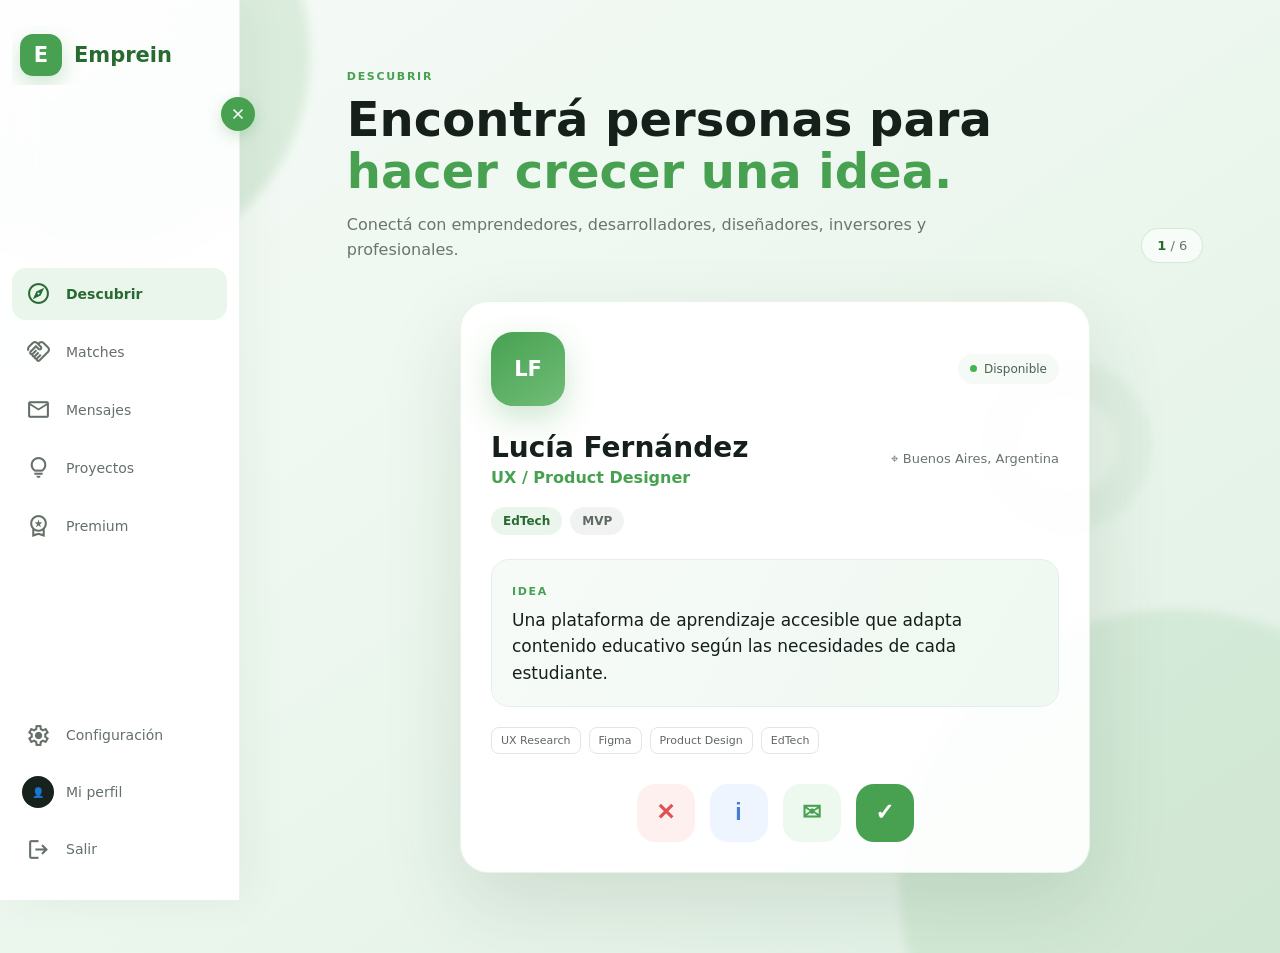
==== commit 6beb63ff: "mejorando funciones js" ====
--- a/index.html
+++ b/index.html
@@ -19,6 +19,11 @@
     <div class="background-decoration decoration-one"></div>
     <div class="background-decoration decoration-two"></div>
     <div class="background-decoration decoration-three"></div>
+
+    <label class="mobile-menu-toggle" for="open-menu" aria-label="Abrir menú">
+        <span class="material-symbols-outlined">menu</span>
+    </label>
+    <label class="sidebar-backdrop" for="open-menu"></label>
 
 
     <!-- =========================================
--- a/styles.css
+++ b/styles.css
@@ -3212,3 +3212,9 @@
         padding: 20px 16px;
     }
 }
+
+[hidden] { display: none !important; }
+
+.message-bubble strong { display: block; margin-bottom: 3px; }
+.message-bubble small { display: block; margin-top: 4px; font-size: 11px; opacity: .7; }
+.skill, .badge { white-space: nowrap; }
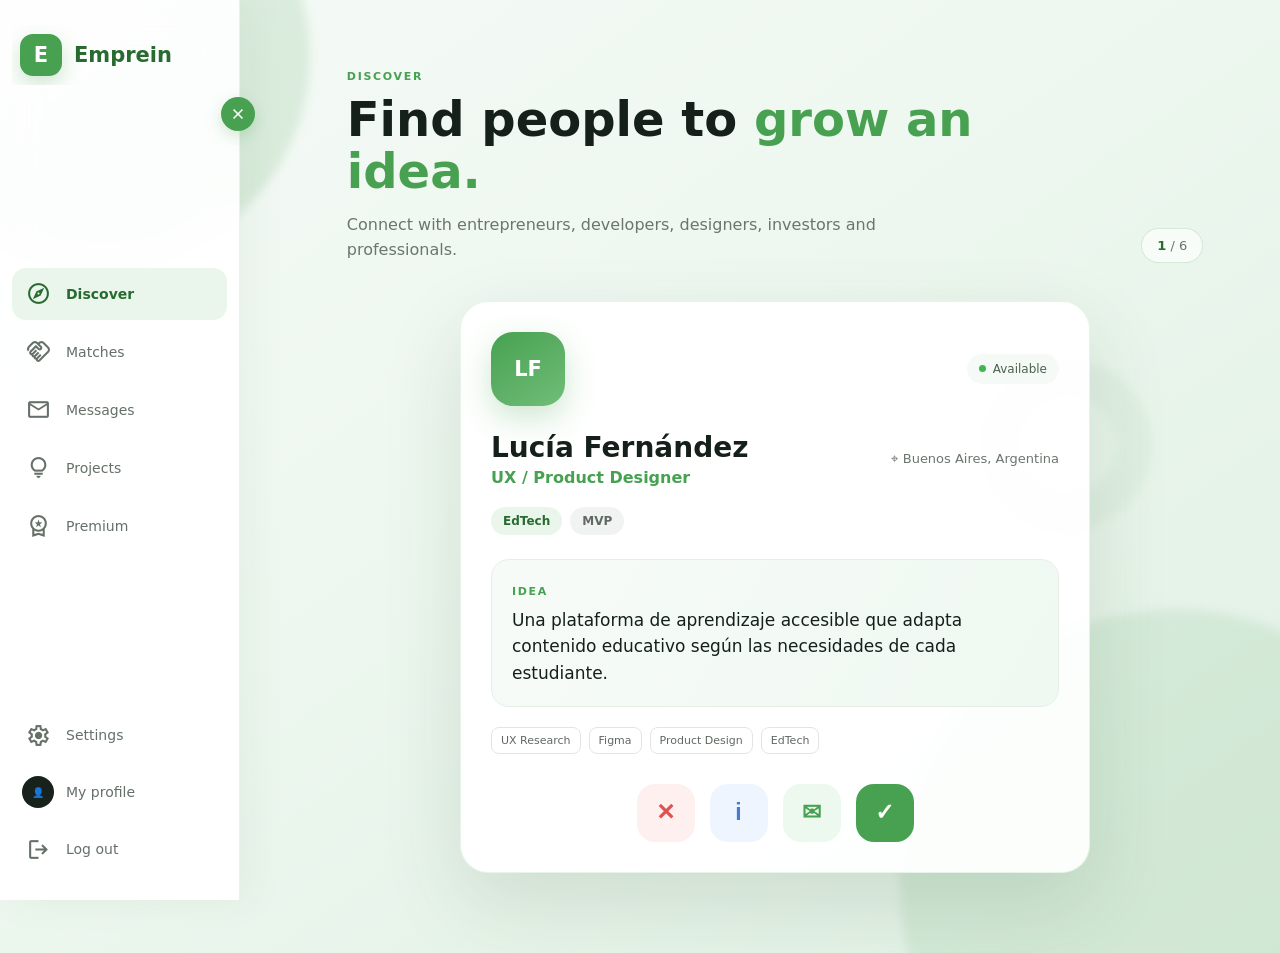
==== commit d1614d26: "feat: se agregó funcion de cambiar idioma: inglés, español y portugués" ====
--- a/index.html
+++ b/index.html
@@ -2,20 +2,17 @@
 <html lang="es">
 <head>
     <meta charset="UTF-8">
-    <meta name="viewport" content="width=device-width, initial-scale=1.0">
-
+    <meta name="viewport" content="width=device-width, initial-scale=1.0, viewport-fit=cover">
     <title>Emprein | Conectá ideas</title>
 
-    <link
-        href="https://fonts.googleapis.com/css2?family=Material+Symbols+Outlined"
-        rel="stylesheet"
-    >
-    <link rel="stylesheet" href="styles.css">
+    <link href="https://fonts.googleapis.com/css2?family=Material+Symbols+Outlined" rel="stylesheet">
+    <link rel="stylesheet" href="css/base.css">
+    <link rel="stylesheet" href="css/inicio.css">
+    <link rel="stylesheet" href="css/responsive.css">
 </head>
 
 <body>
 
-    <!-- FONDO DECORATIVO -->
     <div class="background-decoration decoration-one"></div>
     <div class="background-decoration decoration-two"></div>
     <div class="background-decoration decoration-three"></div>
@@ -23,1040 +20,191 @@
     <label class="mobile-menu-toggle" for="open-menu" aria-label="Abrir menú">
         <span class="material-symbols-outlined">menu</span>
     </label>
-    <label class="sidebar-backdrop" for="open-menu"></label>
-
-
-    <!-- =========================================
-         SIDEBAR
-    ========================================== -->
+    <label class="sidebar-backdrop" for="open-menu" aria-label="Cerrar menú"></label>
+
     <aside class="sidebar">
 
         <form class="sidebar__form">
             <input type="checkbox" id="open-menu">
-
-            <label
-                class="material-symbols-outlined close-button"
-                for="open-menu"
-                title="Contraer menú"
-            >
-                close
-            </label>
-
-            <label
-                class="material-symbols-outlined open-button"
-                for="open-menu"
-                title="Abrir menú"
-            >
-                double_arrow
-            </label>
+            <label class="material-symbols-outlined close-button" for="open-menu" title="Contraer menú">close</label>
+            <label class="material-symbols-outlined open-button" for="open-menu" title="Abrir menú">double_arrow</label>
         </form>
 
-
-        <!-- LOGO -->
-        <a href="#" class="sidebar__brand">
+        <a href="index.html" class="sidebar__brand">
             <div class="brand-logo">E</div>
             <span class="brand-name">Emprein</span>
         </a>
 
-
-        <!-- NAVEGACIÓN PRINCIPAL -->
         <nav class="sidebar__nav">
             <ul>
-
-                <li
-                    class="sidebar__item active"
-                    data-name="Descubrir"
-                    data-view="discover"
-                >
+                <li class="sidebar__item active" data-name="Descubrir">
                     <span class="material-symbols-outlined">explore</span>
-                    <a href="#discover">Descubrir</a>
-                </li>
-
-                <li
-                    class="sidebar__item"
-                    data-name="Matches"
-                    data-view="matches"
-                >
+                    <a href="index.html">Descubrir</a>
+                </li>
+                <li class="sidebar__item" data-name="Matches">
                     <span class="material-symbols-outlined">handshake</span>
-                    <a href="#matches">Matches</a>
-                </li>
-
-                <li
-                    class="sidebar__item"
-                    data-name="Mensajes"
-                    data-view="messages"
-                >
+                    <a href="pages/matches.html">Matches</a>
+                </li>
+                <li class="sidebar__item" data-name="Mensajes">
                     <span class="material-symbols-outlined">mail</span>
-                    <a href="#messages">Mensajes</a>
-                </li>
-
-                <li
-                    class="sidebar__item"
-                    data-name="Proyectos"
-                    data-view="projects"
-                >
+                    <a href="pages/mensajes.html">Mensajes</a>
+                </li>
+                <li class="sidebar__item" data-name="Proyectos">
                     <span class="material-symbols-outlined">lightbulb</span>
-                    <a href="#projects">Proyectos</a>
-                </li>
-
-                <li
-                    class="sidebar__item"
-                    data-name="Premium"
-                    data-view="premium"
-                >
+                    <a href="pages/proyectos.html">Proyectos</a>
+                </li>
+                <li class="sidebar__item" data-name="Premium">
                     <span class="material-symbols-outlined">workspace_premium</span>
-                    <a href="#premium">Premium</a>
-                </li>
-
+                    <a href="pages/premium.html">Premium</a>
+                </li>
             </ul>
         </nav>
 
-
-        <!-- NAVEGACIÓN INFERIOR -->
         <div class="sidebar__bottom">
-
-            <div
-                class="sidebar__item"
-                data-name="Configuración"
-                data-view="settings"
-            >
+            <div class="sidebar__item" data-name="Configuración">
                 <span class="material-symbols-outlined">settings</span>
-                <a href="#settings">Configuración</a>
-            </div>
-
-            <div
-                class="sidebar__item profile-item"
-                data-name="Mi perfil"
-                data-view="profile"
-            >
+                <a href="pages/configuracion.html">Configuración</a>
+            </div>
+            <div class="sidebar__item profile-item" data-name="Mi perfil">
                 <div class="profile-avatar" id="sidebarProfileAvatar">NB</div>
-                <a href="#profile" id="sidebarProfileName">Mi perfil</a>
-            </div>
-
-            <div
-                class="sidebar__item"
-                data-name="Salir"
-                id="logoutButton"
-            >
+                <a href="pages/perfil.html" id="sidebarProfileName">Mi perfil</a>
+            </div>
+            <div class="sidebar__item" data-name="Salir" id="logoutButton">
                 <span class="material-symbols-outlined">logout</span>
                 <a href="#">Salir</a>
             </div>
-
         </div>
 
     </aside>
 
-
-    <!-- CONTROLES RESPONSIVE DEL SIDEBAR -->
-    <label
-        for="open-menu"
-        class="mobile-menu-toggle material-symbols-outlined"
-        aria-label="Abrir menú"
-        title="Abrir menú"
-    >
-        menu
-    </label>
-
-    <label
-        for="open-menu"
-        class="sidebar-backdrop"
-        aria-label="Cerrar menú"
-    ></label>
-
-
-    <!-- =========================================
-         CONTENIDO PRINCIPAL
-    ========================================== -->
     <main class="main">
 
-
-        <!-- =====================================
-             DESCUBRIR
-        ====================================== -->
         <section class="app-section active" id="discover">
 
             <div class="discover-header">
-
                 <div>
                     <span class="section-label">DESCUBRIR</span>
-
-                    <h1>
-                        Encontrá personas para
-                        <span>hacer crecer una idea.</span>
-                    </h1>
-
-                    <p>
-                        Conectá con emprendedores, desarrolladores,
-                        diseñadores, inversores y profesionales.
-                    </p>
+                    <h1>Encontrá personas para <span>hacer crecer una idea.</span></h1>
+                    <p>Conectá con emprendedores, desarrolladores, diseñadores, inversores y profesionales.</p>
                 </div>
-
                 <div class="profile-counter">
-                    <span id="currentProfileNumber">1</span>
-                    /
-                    <span id="totalProfiles">1</span>
+                    <span id="currentProfileNumber">1</span> / <span id="totalProfiles">1</span>
                 </div>
-
-            </div>
-
-
-            <!-- CARD DE PERFIL -->
+            </div>
+
             <div class="card-wrapper">
-
                 <article class="profile-card" id="profileCard">
 
                     <div class="card-top">
-
                         <div class="avatar" id="profileAvatar">LF</div>
-
-                        <div class="card-status">
-                            <span class="status-dot"></span>
-                            Disponible
-                        </div>
-
+                        <div class="card-status"><span class="status-dot"></span> Disponible</div>
                     </div>
 
-
                     <div class="profile-main">
-
                         <div class="profile-title">
-
                             <div>
                                 <h2 id="profileName">Lucía Fernández</h2>
                                 <p id="profileRole">UX Designer</p>
                             </div>
-
                             <div class="location">
                                 <span>⌖</span>
                                 <span id="profileLocation">Buenos Aires</span>
                             </div>
-
                         </div>
-
 
                         <div class="badges">
                             <span class="badge green" id="profileCategory">EdTech</span>
                             <span class="badge" id="profileStage">MVP</span>
                         </div>
 
-
                         <div class="idea-box">
                             <span class="idea-label">IDEA</span>
-                            <p id="profileIdea">
-                                Plataforma de aprendizaje inclusivo.
-                            </p>
+                            <p id="profileIdea">Plataforma de aprendizaje inclusivo.</p>
                         </div>
 
-
                         <div class="skills" id="profileSkills"></div>
-
                     </div>
 
-
-                    <!-- ACCIONES -->
                     <div class="actions">
-
-                        <button
-                            class="action-button reject"
-                            data-tooltip="Descartar"
-                            id="rejectButton"
-                            aria-label="Descartar"
-                        >
-                            ✕
-                        </button>
-
-                        <button
-                            class="action-button info"
-                            data-tooltip="Saber más"
-                            id="infoButton"
-                            aria-label="Saber más"
-                        >
-                            i
-                        </button>
-
-                        <button
-                            class="action-button contact"
-                            data-tooltip="Contactar"
-                            id="contactButton"
-                            aria-label="Contactar"
-                        >
-                            ✉
-                        </button>
-
-                        <button
-                            class="action-button like"
-                            data-tooltip="Me interesa"
-                            id="likeButton"
-                            aria-label="Me interesa"
-                        >
-                            ✓
-                        </button>
-
+                        <button class="action-button reject" data-tooltip="Descartar" id="rejectButton" aria-label="Descartar">✕</button>
+                        <button class="action-button info" data-tooltip="Saber más" id="infoButton" aria-label="Saber más">i</button>
+                        <button class="action-button contact" data-tooltip="Contactar" id="contactButton" aria-label="Contactar">✉</button>
+                        <button class="action-button like" data-tooltip="Me interesa" id="likeButton" aria-label="Me interesa">✓</button>
                     </div>
 
                 </article>
-
             </div>
 
         </section>
 
-
-        <!-- =====================================
-             MATCHES
-        ====================================== -->
-        <section class="app-section" id="matches">
-
-            <div class="page-header">
-                <div>
-                    <span class="section-label">MATCHES</span>
-                    <h1>Tus conexiones</h1>
-                    <p>
-                        Personas con las que marcaste interés y querés seguir en contacto.
-                    </p>
-                </div>
-            </div>
-
-
-            <div class="matches-summary">
-
-                <article class="summary-card">
-                    <span class="material-symbols-outlined">handshake</span>
-                    <div>
-                        <strong id="totalMatchesCount">0</strong>
-                        <p>Matches</p>
-                    </div>
-                </article>
-
-                <article class="summary-card">
-                    <span class="material-symbols-outlined">mark_email_unread</span>
-                    <div>
-                        <strong id="newMatchesCount">0</strong>
-                        <p>Nuevos</p>
-                    </div>
-                </article>
-
-                <article class="summary-card">
-                    <span class="material-symbols-outlined">forum</span>
-                    <div>
-                        <strong id="contactedMatchesCount">0</strong>
-                        <p>Contactados</p>
-                    </div>
-                </article>
-
-            </div>
-
-
-            <div class="section-toolbar">
-
-                <label class="search-box" for="matchSearch">
-                    <span class="material-symbols-outlined">search</span>
-                    <input
-                        type="search"
-                        id="matchSearch"
-                        placeholder="Buscar un match..."
-                    >
-                </label>
-
-                <select id="matchFilter" aria-label="Filtrar matches">
-                    <option value="all">Todos</option>
-                    <option value="new">Nuevos</option>
-                    <option value="contacted">Contactados</option>
-                </select>
-
-            </div>
-
-
-            <div class="matches-grid" id="matchesGrid">
-
-                <div class="empty-state" id="matchesEmptyState">
-                    <span class="material-symbols-outlined">handshake</span>
-                    <h3>Todavía no tenés matches</h3>
-                    <p>
-                        Cuando marques un perfil como “Me interesa”, va a aparecer acá.
-                    </p>
-                </div>
-
-            </div>
-
-        </section>
-
-
-        <!-- =====================================
-             MENSAJES
-        ====================================== -->
-        <section class="app-section" id="messages">
-
-            <div class="page-header">
-                <div>
-                    <span class="section-label">MENSAJES</span>
-                    <h1>Conversaciones</h1>
-                    <p>
-                        Tus conversaciones con matches y personas que contactaste.
-                    </p>
-                </div>
-            </div>
-
-
-            <div class="messages-layout">
-
-                <!-- LISTA DE CONVERSACIONES -->
-                <aside class="conversation-panel">
-
-                    <div class="conversation-panel__header">
-                        <h2>Mensajes</h2>
-
-                        <label class="search-box" for="conversationSearch">
-                            <span class="material-symbols-outlined">search</span>
-                            <input
-                                type="search"
-                                id="conversationSearch"
-                                placeholder="Buscar conversación..."
-                            >
-                        </label>
-                    </div>
-
-                    <div class="conversation-list" id="conversationList">
-
-                        <div class="empty-state compact" id="conversationsEmptyState">
-                            <span class="material-symbols-outlined">chat_bubble</span>
-                            <p>No hay conversaciones todavía.</p>
-                        </div>
-
-                    </div>
-
-                </aside>
-
-
-                <!-- CHAT -->
-                <section class="chat-panel" id="chatPanel">
-
-                    <div class="empty-chat" id="emptyChat">
-                        <span class="material-symbols-outlined">forum</span>
-                        <h3>Seleccioná una conversación</h3>
-                        <p>
-                            Tus mensajes con esa persona aparecerán acá.
-                        </p>
-                    </div>
-
-
-                    <div class="chat-content" id="chatContent" hidden>
-
-                        <header class="chat-header">
-                            <div class="chat-person">
-                                <div class="chat-avatar" id="chatAvatar">LF</div>
-                                <div>
-                                    <h3 id="chatName">Lucía Fernández</h3>
-                                    <p id="chatRole">UX Designer</p>
-                                </div>
-                            </div>
-                        </header>
-
-                        <div class="chat-messages" id="chatMessages"></div>
-
-                        <form class="chat-form" id="chatForm">
-                            <textarea
-                                id="chatMessageInput"
-                                rows="1"
-                                placeholder="Escribí un mensaje..."
-                                required
-                            ></textarea>
-
-                            <button
-                                type="submit"
-                                class="chat-send-button"
-                                aria-label="Enviar mensaje"
-                            >
-                                <span class="material-symbols-outlined">send</span>
-                            </button>
-                        </form>
-
-                    </div>
-
-                </section>
-
-            </div>
-
-        </section>
-
-
-        <!-- =====================================
-             PROYECTOS DESTACADOS
-        ====================================== -->
-        <section class="app-section" id="projects">
-
-            <div class="page-header">
-                <div>
-                    <span class="section-label">PROYECTOS</span>
-                    <h1>Proyectos destacados</h1>
-                    <p>
-                        Descubrí las ideas que más visitas y conexiones están generando.
-                    </p>
-                </div>
-            </div>
-
-
-            <div class="section-toolbar">
-
-                <label class="search-box" for="projectSearch">
-                    <span class="material-symbols-outlined">search</span>
-                    <input
-                        type="search"
-                        id="projectSearch"
-                        placeholder="Buscar proyecto..."
-                    >
-                </label>
-
-                <select id="projectSort" aria-label="Ordenar proyectos">
-                    <option value="matches">Más matches</option>
-                    <option value="views">Más visitas</option>
-                    <option value="recent">Más recientes</option>
-                </select>
-
-            </div>
-
-
-            <div class="projects-grid" id="projectsGrid">
-                <!-- Los proyectos se renderizarán con JavaScript -->
-            </div>
-
-        </section>
-
-
-        <!-- =====================================
-             PREMIUM
-        ====================================== -->
-        <section class="app-section" id="premium">
-
-            <div class="page-header page-header--center">
-                <div>
-                    <span class="section-label">EMPREIN PREMIUM</span>
-                    <h1>Elegí el plan que más te sirva</h1>
-                    <p>
-                        Empezá gratis y actualizá cuando quieras llevar tus conexiones más lejos.
-                    </p>
-                </div>
-            </div>
-
-
-            <div class="pricing-container">
-
-                <!-- FREE -->
-                <article class="pricing-card">
-
-                    <span class="plan-name">Free</span>
-
-                    <div class="plan-price">
-                        <strong>USD 0</strong>
-                        <span>para siempre</span>
-                    </div>
-
-                    <p class="plan-description">
-                        Para conocer Emprein y empezar a generar conexiones.
-                    </p>
-
-                    <ul class="plan-features">
-                        <li><span class="material-symbols-outlined">check</span> 10 perfiles diarios</li>
-                        <li><span class="material-symbols-outlined">check</span> Hasta 5 matches</li>
-                        <li><span class="material-symbols-outlined">check</span> Mensajes básicos</li>
-                        <li><span class="material-symbols-outlined">check</span> Crear 1 proyecto</li>
-                        <li class="disabled"><span class="material-symbols-outlined">close</span> Estadísticas avanzadas</li>
-                        <li class="disabled"><span class="material-symbols-outlined">close</span> Proyecto destacado</li>
-                    </ul>
-
-                    <button class="secondary-button" type="button" disabled>
-                        Plan actual
-                    </button>
-
-                </article>
-
-
-                <!-- PREMIUM -->
-                <article class="pricing-card premium-card">
-
-                    <span class="recommended-badge">RECOMENDADO</span>
-                    <span class="plan-name">Premium</span>
-
-                    <div class="plan-price">
-                        <strong>USD 5</strong>
-                        <span>por mes</span>
-                    </div>
-
-                    <p class="plan-description">
-                        Para quienes quieren conseguir más oportunidades y hacer crecer sus proyectos.
-                    </p>
-
-                    <ul class="plan-features">
-                        <li><span class="material-symbols-outlined">check</span> Perfiles ilimitados</li>
-                        <li><span class="material-symbols-outlined">check</span> Matches ilimitados</li>
-                        <li><span class="material-symbols-outlined">check</span> Mensajes ilimitados</li>
-                        <li><span class="material-symbols-outlined">check</span> Saber quién mostró interés</li>
-                        <li><span class="material-symbols-outlined">check</span> Destacar proyectos</li>
-                        <li><span class="material-symbols-outlined">check</span> Badge Premium</li>
-                        <li><span class="material-symbols-outlined">check</span> Estadísticas de visitas</li>
-                    </ul>
-
-                    <button
-                        class="primary-button"
-                        type="button"
-                        id="premiumButton"
-                    >
-                        Obtener Premium
-                    </button>
-
-                </article>
-
-            </div>
-
-        </section>
-
-
-        <!-- =====================================
-             CONFIGURACIÓN
-        ====================================== -->
-        <section class="app-section" id="settings">
-
-            <div class="page-header">
-                <div>
-                    <span class="section-label">CONFIGURACIÓN</span>
-                    <h1>Preferencias</h1>
-                    <p>
-                        Personalizá cómo querés usar Emprein.
-                    </p>
-                </div>
-            </div>
-
-
-            <div class="settings-container">
-
-                <section class="settings-group">
-                    <div class="settings-group__header">
-                        <span class="material-symbols-outlined">palette</span>
-                        <div>
-                            <h2>Apariencia</h2>
-                            <p>Elegí cómo querés ver Emprein.</p>
-                        </div>
-                    </div>
-
-                    <div class="settings-card">
-                        <div>
-                            <h3>Modo oscuro</h3>
-                            <p>Alterná entre el tema claro y oscuro.</p>
-                        </div>
-
-                        <label class="switch">
-                            <input type="checkbox" id="darkModeToggle">
-                            <span class="slider"></span>
-                        </label>
-                    </div>
-                </section>
-
-
-                <section class="settings-group">
-                    <div class="settings-group__header">
-                        <span class="material-symbols-outlined">notifications</span>
-                        <div>
-                            <h2>Notificaciones</h2>
-                            <p>Elegí qué avisos querés recibir.</p>
-                        </div>
-                    </div>
-
-                    <div class="settings-card">
-                        <div>
-                            <h3>Nuevos matches</h3>
-                            <p>Avisarme cuando consiga una nueva conexión.</p>
-                        </div>
-
-                        <label class="switch">
-                            <input type="checkbox" id="matchNotifications" checked>
-                            <span class="slider"></span>
-                        </label>
-                    </div>
-
-                    <div class="settings-card">
-                        <div>
-                            <h3>Mensajes</h3>
-                            <p>Avisarme cuando reciba un mensaje nuevo.</p>
-                        </div>
-
-                        <label class="switch">
-                            <input type="checkbox" id="messageNotifications" checked>
-                            <span class="slider"></span>
-                        </label>
-                    </div>
-
-                    <div class="settings-card">
-                        <div>
-                            <h3>Novedades por email</h3>
-                            <p>Recibir novedades y actualizaciones de Emprein.</p>
-                        </div>
-
-                        <label class="switch">
-                            <input type="checkbox" id="emailNotifications">
-                            <span class="slider"></span>
-                        </label>
-                    </div>
-                </section>
-
-
-                <section class="settings-group">
-                    <div class="settings-group__header">
-                        <span class="material-symbols-outlined">shield</span>
-                        <div>
-                            <h2>Privacidad</h2>
-                            <p>Controlá la visibilidad de tu perfil.</p>
-                        </div>
-                    </div>
-
-                    <div class="settings-card">
-                        <div>
-                            <h3>Perfil público</h3>
-                            <p>Permitir que otros usuarios encuentren tu perfil.</p>
-                        </div>
-
-                        <label class="switch">
-                            <input type="checkbox" id="publicProfileToggle" checked>
-                            <span class="slider"></span>
-                        </label>
-                    </div>
-                </section>
-
-            </div>
-
-        </section>
-
-
-        <!-- =====================================
-             PERFIL / CUENTA
-        ====================================== -->
-        <section class="app-section" id="profile">
-
-            <div class="page-header">
-                <div>
-                    <span class="section-label">PERFIL</span>
-                    <h1>Tu cuenta</h1>
-                    <p>
-                        Creá un perfil simbólico para probar el flujo de registro, sesión y cierre de sesión.
-                    </p>
-                </div>
-            </div>
-
-
-            <!-- USUARIO SIN SESIÓN -->
-            <div class="account-auth" id="profileGuest">
-
-                <div class="auth-tabs">
-                    <button
-                        type="button"
-                        class="auth-tab active"
-                        id="showRegisterButton"
-                    >
-                        Crear cuenta
-                    </button>
-
-                    <button
-                        type="button"
-                        class="auth-tab"
-                        id="showLoginButton"
-                    >
-                        Iniciar sesión
-                    </button>
-                </div>
-
-
-                <!-- REGISTRO -->
-                <form class="account-form" id="registerForm">
-
-                    <div class="form-heading">
-                        <span class="material-symbols-outlined">person_add</span>
-                        <div>
-                            <h2>Crear cuenta</h2>
-                            <p>Armá tu perfil para empezar a conectar.</p>
-                        </div>
-                    </div>
-
-                    <label for="registerName">Nombre completo</label>
-                    <input
-                        type="text"
-                        id="registerName"
-                        autocomplete="name"
-                        required
-                    >
-
-                    <label for="registerEmail">Email</label>
-                    <input
-                        type="email"
-                        id="registerEmail"
-                        autocomplete="email"
-                        required
-                    >
-
-                    <label for="registerPassword">Contraseña</label>
-                    <input
-                        type="password"
-                        id="registerPassword"
-                        autocomplete="new-password"
-                        required
-                    >
-
-                    <label for="registerRole">Rol</label>
-                    <input
-                        type="text"
-                        id="registerRole"
-                        placeholder="Ej: Desarrollador, emprendedor, inversor..."
-                        required
-                    >
-
-                    <label for="registerIdea">Idea o proyecto</label>
-                    <textarea
-                        id="registerIdea"
-                        placeholder="Contá brevemente qué estás construyendo o qué buscás."
-                    ></textarea>
-
-                    <button type="submit" class="primary-button">
-                        Crear cuenta
-                    </button>
-
-                </form>
-
-
-                <!-- LOGIN -->
-                <form class="account-form" id="loginForm" hidden>
-
-                    <div class="form-heading">
-                        <span class="material-symbols-outlined">login</span>
-                        <div>
-                            <h2>Iniciar sesión</h2>
-                            <p>Ingresá con la cuenta que creaste en este navegador.</p>
-                        </div>
-                    </div>
-
-                    <label for="loginEmail">Email</label>
-                    <input
-                        type="email"
-                        id="loginEmail"
-                        autocomplete="email"
-                        required
-                    >
-
-                    <label for="loginPassword">Contraseña</label>
-                    <input
-                        type="password"
-                        id="loginPassword"
-                        autocomplete="current-password"
-                        required
-                    >
-
-                    <button type="submit" class="primary-button">
-                        Entrar
-                    </button>
-
-                    <p class="auth-note">
-                        Esta cuenta será solo una simulación local. No usaremos autenticación real todavía.
-                    </p>
-
-                </form>
-
-            </div>
-
-
-            <!-- USUARIO CON SESIÓN -->
-            <div class="account-profile" id="profileLoggedIn" hidden>
-
-                <div class="account-profile__hero">
-
-                    <div class="account-avatar" id="accountAvatar">NB</div>
-
-                    <div>
-                        <span class="account-status">
-                            <span class="status-dot"></span>
-                            Perfil activo
-                        </span>
-
-                        <h2 id="accountDisplayName">Nehuen Boneo</h2>
-                        <p id="accountDisplayRole">Emprendedor</p>
-                    </div>
-
-                </div>
-
-
-                <div class="account-details-grid">
-
-                    <div class="account-detail-card">
-                        <span>Email</span>
-                        <strong id="accountDisplayEmail">correo@ejemplo.com</strong>
-                    </div>
-
-                    <div class="account-detail-card">
-                        <span>Plan</span>
-                        <strong id="accountDisplayPlan">Free</strong>
-                    </div>
-
-                    <div class="account-detail-card account-detail-card--wide">
-                        <span>Idea / proyecto</span>
-                        <strong id="accountDisplayIdea">
-                            Tu idea aparecerá acá.
-                        </strong>
-                    </div>
-
-                </div>
-
-
-                <div class="account-actions">
-                    <button
-                        type="button"
-                        class="secondary-button"
-                        id="editProfileButton"
-                    >
-                        Editar perfil
-                    </button>
-
-                    <button
-                        type="button"
-                        class="danger-button"
-                        id="profileLogoutButton"
-                    >
-                        Cerrar sesión
-                    </button>
-                </div>
-
-            </div>
-
-        </section>
-
     </main>
 
-
-    <!-- =========================================
-         MODAL SABER MÁS
-    ========================================== -->
+    <!-- MODAL SABER MÁS -->
     <div class="modal-overlay" id="infoModal">
-
         <div class="modal">
-
-            <button class="modal-close" data-close-modal>
-                ✕
-            </button>
+            <button class="modal-close" data-close-modal>✕</button>
 
             <div class="modal-profile-header">
-
                 <div class="modal-avatar" id="modalAvatar">LF</div>
-
                 <div>
                     <h2 id="modalName">Lucía Fernández</h2>
                     <p id="modalRole">UX Designer</p>
                 </div>
-
-            </div>
-
+            </div>
 
             <div class="modal-section">
                 <span class="modal-label">SOBRE EL PROYECTO</span>
                 <p id="modalDescription"></p>
             </div>
 
-
             <div class="modal-section">
                 <span class="modal-label">ESTÁ BUSCANDO</span>
                 <p id="modalLookingFor"></p>
             </div>
 
-
             <div class="modal-data-grid">
-
-                <div>
-                    <span>Categoría</span>
-                    <strong id="modalCategory"></strong>
-                </div>
-
-                <div>
-                    <span>Etapa</span>
-                    <strong id="modalStage"></strong>
-                </div>
-
-                <div>
-                    <span>Ubicación</span>
-                    <strong id="modalLocation"></strong>
-                </div>
-
-            </div>
-
-
-            <button class="primary-button" id="contactFromInfo">
-                Contactar
-            </button>
-
-        </div>
-
+                <div><span>Categoría</span><strong id="modalCategory"></strong></div>
+                <div><span>Etapa</span><strong id="modalStage"></strong></div>
+                <div><span>Ubicación</span><strong id="modalLocation"></strong></div>
+            </div>
+
+            <button class="primary-button" id="contactFromInfo">Contactar</button>
+        </div>
     </div>
 
-
-    <!-- =========================================
-         MODAL CONTACTAR
-    ========================================== -->
+    <!-- MODAL CONTACTAR -->
     <div class="modal-overlay" id="contactModal">
-
         <div class="modal">
-
-            <button class="modal-close" data-close-modal>
-                ✕
-            </button>
+            <button class="modal-close" data-close-modal>✕</button>
 
             <span class="modal-label">NUEVA CONEXIÓN</span>
-
-            <h2 class="contact-title">
-                Contactar a
-                <span id="contactName"></span>
-            </h2>
-
-            <p class="contact-description">
-                Presentate brevemente y contale por qué te interesa conectar.
-            </p>
-
+            <h2 class="contact-title">Contactar a <span id="contactName"></span></h2>
+            <p class="contact-description">Presentate brevemente y contale por qué te interesa conectar.</p>
 
             <form id="contactForm">
-
                 <label for="subject">Asunto</label>
-                <input
-                    type="text"
-                    id="subject"
-                    placeholder="Ej: Me interesa colaborar con tu proyecto"
-                    required
-                >
+                <input type="text" id="subject" placeholder="Ej: Me interesa colaborar con tu proyecto" required>
 
                 <label for="message">Mensaje</label>
-                <textarea
-                    id="message"
-                    placeholder="Hola, vi tu proyecto y me interesó porque..."
-                    required
-                ></textarea>
-
-                <button type="submit" class="primary-button">
-                    Enviar mensaje
-                </button>
-
+                <textarea id="message" placeholder="Hola, vi tu proyecto y me interesó porque..." required></textarea>
+
+                <button type="submit" class="primary-button">Enviar mensaje</button>
             </form>
-
-        </div>
-
+        </div>
     </div>
 
-
-    <!-- =========================================
-         TOAST
-    ========================================== -->
+    <!-- TOAST -->
     <div class="toast" id="toast">
-
         <div class="toast-icon">✓</div>
-
         <div>
             <strong id="toastTitle">Listo</strong>
             <p id="toastMessage">Acción realizada.</p>
         </div>
-
     </div>
-
-
-    <script src="script.js"></script>
+    
+    <script src="script/i18n.js"></script>
+    <script src="script/common.js"></script>
+    <script src="script/inicio.js"></script>
 
 </body>
 </html>
--- a/css/base.css
+++ b/css/base.css
@@ -0,0 +1,165 @@
+/* =========================
+   BASE · compartido por todas las páginas
+========================= */
+* { box-sizing: border-box; margin: 0; padding: 0; }
+
+:root {
+    --green: #47A151;
+    --green-dark: #286b31;
+    --green-light: #eaf6ec;
+    --text: #15201a;
+    --gray: #6b756e;
+    --light-gray: #eef1ef;
+    --white: #ffffff;
+}
+
+body {
+    min-height: 100vh;
+    font-family: Inter, system-ui, -apple-system, BlinkMacSystemFont, "Segoe UI", sans-serif;
+    background: linear-gradient(145deg, #f6faf7 0%, #edf7ef 45%, #e0f0e3 100%);
+    color: var(--text);
+    overflow-x: hidden;
+}
+
+[hidden] { display: none !important; }
+
+/* ---------- Fondo ---------- */
+.background-decoration { position: fixed; border-radius: 50%; filter: blur(5px); pointer-events: none; z-index: -1; }
+.decoration-one { width: 430px; height: 430px; background: rgba(71,161,81,.14); top: -160px; left: -120px; }
+.decoration-two { width: 550px; height: 550px; background: rgba(71,161,81,.1); bottom: -260px; right: -170px; }
+.decoration-three { width: 170px; height: 170px; border: 35px solid rgba(71,161,81,.05); top: 40%; right: 10%; }
+
+/* ---------- Sidebar ---------- */
+.sidebar {
+    width: 240px; height: 100dvh; position: fixed; top: 0; left: 0;
+    display: flex; flex-direction: column; padding: 25px 12px;
+    background: rgba(255,255,255,.92); backdrop-filter: blur(18px);
+    border-right: 1px solid rgba(71,161,81,.12);
+    box-shadow: 10px 0 40px rgba(35,70,42,.05);
+    z-index: 50; transition: width .3s ease;
+}
+
+.sidebar__brand { height: 60px; display: flex; align-items: center; gap: 12px; padding-left: 8px; color: var(--green-dark); text-decoration: none; font-size: 21px; font-weight: 800; overflow: hidden; }
+.sidebar__brand .brand-logo { min-width: 42px; width: 42px; height: 42px; display: grid; place-items: center; background: var(--green); color: white; border-radius: 13px; box-shadow: 0 8px 20px rgba(71,161,81,.25); }
+.brand-name { white-space: nowrap; }
+
+.sidebar__nav { flex: 1; display: flex; align-items: center; margin-top: 25px; }
+.sidebar__nav ul { width: 100%; display: flex; flex-direction: column; gap: 6px; }
+
+.sidebar__item {
+    position: relative; min-height: 52px; display: flex; align-items: center; gap: 12px;
+    list-style: none; padding: 6px 10px; border-radius: 14px; color: #657068; cursor: pointer;
+    transition: background .2s, color .2s, transform .2s; overflow: hidden;
+}
+.sidebar__item:hover { background: var(--green-light); color: var(--green-dark); transform: translateX(2px); }
+.sidebar__item.active { background: var(--green-light); color: var(--green-dark); font-weight: 700; }
+.sidebar__item .material-symbols-outlined { min-width: 32px; font-size: 25px; text-align: center; }
+.sidebar__item a { color: inherit; text-decoration: none; font-size: 14px; white-space: nowrap; }
+
+.sidebar__bottom { display: flex; flex-direction: column; gap: 5px; }
+.profile-avatar { min-width: 32px; width: 32px; height: 32px; display: grid; place-items: center; border-radius: 50%; background: #18221c; color: white; font-size: 10px; font-weight: 800; }
+
+/* Botón abrir / cerrar */
+.sidebar__form input[type="checkbox"] { display: none; }
+.sidebar__form { position: absolute; margin-top: 0; right: -16px; top: 80px; z-index: 60; }
+.sidebar__form label { width: 34px; height: 34px; display: grid; place-items: center; border-radius: 50%; background: var(--green); color: white; box-shadow: 0 5px 15px rgba(71,161,81,.25); cursor: pointer; font-size: 20px; transition: .2s; }
+.sidebar__form label:hover { transform: scale(1.08); }
+.sidebar__form .open-button { display: none; }
+
+/* Sidebar cerrado */
+.sidebar:has(#open-menu:checked) { width: 82px; }
+.sidebar:has(#open-menu:checked) .brand-name,
+.sidebar:has(#open-menu:checked) .sidebar__item a { display: none; }
+.sidebar:has(#open-menu:checked) .sidebar__brand { justify-content: center; padding-left: 0; }
+.sidebar:has(#open-menu:checked) .sidebar__item { justify-content: center; padding: 6px 0; }
+.sidebar:has(#open-menu:checked) .profile-avatar { margin: auto; }
+.sidebar:has(#open-menu:checked) .close-button { display: none; }
+.sidebar:has(#open-menu:checked) .open-button { display: grid; }
+body:has(#open-menu:checked) .main { margin-left: 105px; }
+.sidebar:has(#open-menu:checked) .sidebar__item::after {
+    content: attr(data-name); position: absolute; left: 65px; background: #18211b; color: white;
+    padding: 7px 10px; border-radius: 8px; font-size: 11px; white-space: nowrap;
+    opacity: 0; pointer-events: none; transition: .2s;
+}
+.sidebar:has(#open-menu:checked) .sidebar__item:hover::after { opacity: 1; }
+
+/* ---------- Contenido principal ---------- */
+.main { width: auto; margin-left: 270px; padding: 65px 6% 80px; transition: margin-left .3s ease; }
+
+.app-section { display: none; animation: pageAppear .25s ease; }
+.app-section.active { display: block; }
+@keyframes pageAppear { from { opacity: 0; transform: translateY(8px); } to { opacity: 1; transform: translateY(0); } }
+
+.section-label, .idea-label, .modal-label { color: var(--green); font-weight: 800; font-size: 11px; letter-spacing: 1.7px; }
+
+.page-header { display: flex; justify-content: space-between; align-items: flex-end; gap: 24px; margin-bottom: 34px; }
+.page-header h1 { font-size: clamp(30px, 4vw, 46px); line-height: 1.08; margin-top: 10px; }
+.page-header p { max-width: 650px; margin-top: 12px; color: var(--gray); line-height: 1.6; }
+.page-header--center { justify-content: center; text-align: center; }
+.page-header--center p { margin-left: auto; margin-right: auto; }
+
+/* ---------- Avatares, estado y badges ---------- */
+.avatar, .modal-avatar { width: 74px; height: 74px; display: grid; place-items: center; background: linear-gradient(145deg, var(--green), #71bd78); border-radius: 22px; color: white; font-weight: 800; font-size: 21px; box-shadow: 0 12px 30px rgba(71,161,81,.25); }
+.card-top { display: flex; justify-content: space-between; align-items: center; }
+.card-status { display: flex; align-items: center; gap: 7px; background: #f5faf6; border-radius: 30px; padding: 8px 12px; color: #4b6250; font-size: 12px; }
+.status-dot { width: 7px; height: 7px; background: #41b650; border-radius: 50%; }
+
+.badges { display: flex; flex-wrap: wrap; gap: 8px; margin-top: 20px; }
+.badge { background: #f1f3f2; color: #606a63; padding: 7px 12px; border-radius: 30px; font-size: 12px; font-weight: 600; white-space: nowrap; }
+.badge.green { background: var(--green-light); color: var(--green-dark); }
+
+/* ---------- Modales ---------- */
+.modal-overlay { position: fixed; inset: 0; display: flex; justify-content: center; align-items: center; padding: 20px; background: rgba(12,22,15,.52); backdrop-filter: blur(7px); visibility: hidden; opacity: 0; transition: .2s; z-index: 100; }
+.modal-overlay.active { visibility: visible; opacity: 1; }
+.modal { width: min(520px, 100%); background: white; border-radius: 24px; padding: 30px; box-shadow: 0 30px 90px rgba(0,0,0,.2); position: relative; transform: translateY(15px); transition: .25s; }
+.modal-overlay.active .modal { transform: translateY(0); }
+.modal-close { position: absolute; top: 20px; right: 20px; border: none; background: #f1f3f2; width: 35px; height: 35px; border-radius: 10px; cursor: pointer; }
+.modal-profile-header { display: flex; align-items: center; gap: 18px; margin-bottom: 28px; }
+.modal-profile-header h2 { font-size: 24px; }
+.modal-profile-header p { color: var(--green); margin-top: 3px; font-weight: 600; }
+.modal-section { margin-top: 23px; }
+.modal-section p { color: #566059; line-height: 1.65; margin-top: 9px; }
+.modal-data-grid { display: grid; grid-template-columns: repeat(3, 1fr); gap: 10px; margin: 25px 0; }
+.modal-data-grid div { background: #f5f8f6; padding: 13px; border-radius: 12px; }
+.modal-data-grid span { display: block; color: var(--gray); font-size: 10px; margin-bottom: 5px; }
+.modal-data-grid strong { font-size: 12px; }
+
+/* ---------- Formularios y botones ---------- */
+.contact-title { font-size: 26px; margin-top: 10px; }
+.contact-title span { color: var(--green); }
+.contact-description { margin-top: 9px; color: var(--gray); line-height: 1.5; }
+
+form { margin-top: 25px; }
+form label { display: block; margin: 17px 0 7px; font-weight: 600; font-size: 13px; }
+input, textarea { width: 100%; border: 1px solid #dfe5e0; border-radius: 12px; padding: 13px; font-family: inherit; outline: none; transition: border .2s; }
+input:focus, textarea:focus { border-color: var(--green); }
+textarea { min-height: 130px; resize: vertical; }
+
+.primary-button { width: 100%; margin-top: 18px; border: none; border-radius: 12px; background: var(--green); color: white; padding: 13px; font-weight: 700; cursor: pointer; transition: .2s; }
+.primary-button:hover { background: var(--green-dark); }
+
+.secondary-button, .danger-button { width: 100%; margin-top: 18px; padding: 13px; border-radius: 12px; font-weight: 700; cursor: pointer; transition: .2s; }
+.secondary-button { border: 1px solid #dce4de; background: #f6f8f6; color: var(--text); }
+.secondary-button:not(:disabled):hover { background: var(--green-light); border-color: rgba(71,161,81,.25); }
+.secondary-button:disabled { cursor: default; opacity: .75; }
+.danger-button { border: 1px solid #f0cdcd; background: #fff2f2; color: #b64141; }
+.danger-button:hover { background: #ffe6e6; }
+
+/* ---------- Toolbars, buscadores y estados vacíos ---------- */
+.section-toolbar { display: flex; justify-content: space-between; align-items: center; gap: 16px; margin-bottom: 24px; }
+.search-box { flex: 1; min-height: 46px; display: flex; align-items: center; gap: 10px; padding: 0 14px; border: 1px solid #dfe7e1; border-radius: 14px; background: rgba(255,255,255,.86); color: var(--gray); }
+.search-box .material-symbols-outlined { font-size: 22px; }
+.search-box input { border: 0; padding: 0; background: transparent; }
+.search-box input:focus { border: 0; }
+.section-toolbar select { min-width: 170px; min-height: 46px; padding: 0 14px; border: 1px solid #dfe7e1; border-radius: 14px; background: rgba(255,255,255,.86); color: var(--text); outline: none; cursor: pointer; }
+
+.empty-state, .empty-chat { min-height: 250px; display: flex; flex-direction: column; align-items: center; justify-content: center; text-align: center; padding: 30px; border: 1px dashed #cfd9d1; border-radius: 20px; color: var(--gray); background: rgba(255,255,255,.55); }
+.empty-state .material-symbols-outlined, .empty-chat .material-symbols-outlined { margin-bottom: 12px; font-size: 40px; color: var(--green); }
+.empty-state h3, .empty-chat h3 { margin-bottom: 7px; color: var(--text); }
+.empty-state.compact { min-height: 170px; border: 0; background: transparent; }
+
+/* ---------- Toast ---------- */
+.toast { position: fixed; right: 25px; bottom: 25px; display: flex; align-items: center; gap: 12px; width: 320px; padding: 14px 16px; border-radius: 15px; background: #18211b; color: white; box-shadow: 0 15px 40px rgba(0,0,0,.2); transform: translateY(30px); opacity: 0; pointer-events: none; transition: .3s; z-index: 200; }
+.toast.show { opacity: 1; transform: translateY(0); }
+.toast-icon { width: 36px; height: 36px; display: grid; place-items: center; border-radius: 50%; background: var(--green); font-weight: 800; }
+.toast p { margin-top: 3px; color: #cbd3cd; font-size: 12px; }
--- a/css/inicio.css
+++ b/css/inicio.css
@@ -0,0 +1,38 @@
+/* =========================
+   INICIO (Descubrir)
+========================= */
+.discover-header { display: flex; justify-content: space-between; align-items: flex-end; margin-bottom: 38px; }
+.discover-header h1 { font-size: clamp(30px, 4vw, 48px); line-height: 1.08; max-width: 650px; margin-top: 10px; }
+.discover-header h1 span { color: var(--green); }
+.discover-header p { color: var(--gray); margin-top: 14px; max-width: 600px; line-height: 1.6; }
+
+.profile-counter { padding: 9px 15px; border: 1px solid rgba(71,161,81,.2); border-radius: 30px; background: rgba(255,255,255,.65); color: var(--gray); font-size: 13px; }
+.profile-counter span:first-child { color: var(--green-dark); font-weight: 800; }
+
+.card-wrapper { display: flex; justify-content: center; }
+.profile-card { width: 100%; max-width: 630px; background: rgba(255,255,255,.93); border: 1px solid rgba(71,161,81,.12); border-radius: 28px; padding: 30px; box-shadow: 0 30px 80px rgba(35,70,42,.13); transition: transform .25s ease, opacity .25s ease; overflow: visible; }
+.card-leave-left { transform: translateX(-120px) rotate(-4deg); opacity: 0; }
+.card-leave-right { transform: translateX(120px) rotate(4deg); opacity: 0; }
+
+.profile-main { margin-top: 25px; }
+.profile-title { display: flex; justify-content: space-between; gap: 20px; }
+.profile-title h2 { font-size: 28px; }
+.profile-title p { margin-top: 4px; color: var(--green); font-weight: 600; }
+.location { display: flex; align-items: center; gap: 5px; color: var(--gray); font-size: 13px; white-space: nowrap; }
+
+.idea-box { margin-top: 24px; padding: 20px; border-radius: 18px; background: linear-gradient(120deg, #f7fbf8, #eff8f1); border: 1px solid #e5efe7; }
+.idea-box p { margin-top: 8px; font-size: 17px; line-height: 1.55; }
+
+.skills { display: flex; flex-wrap: wrap; gap: 8px; margin-top: 20px; }
+.skill { border: 1px solid #e1e6e2; border-radius: 8px; padding: 6px 9px; color: #606861; font-size: 11px; white-space: nowrap; }
+
+.actions { display: flex; justify-content: center; gap: 15px; margin-top: 30px; }
+.action-button { position: relative; width: 58px; height: 58px; border-radius: 18px; border: none; cursor: pointer; font-size: 23px; font-weight: 700; transition: transform .18s ease, box-shadow .18s ease; }
+.action-button:hover { transform: translateY(-4px); box-shadow: 0 10px 22px rgba(0,0,0,.10); }
+.reject { background: #fff0f0; color: #df5252; }
+.info { background: #eff5ff; color: #477bd4; }
+.contact { background: #edf9ef; color: var(--green); }
+.like { background: var(--green); color: white; }
+
+.action-button::after { content: attr(data-tooltip); position: absolute; bottom: calc(100% + 10px); left: 50%; transform: translateX(-50%) translateY(5px); background: #18211b; color: white; font-size: 11px; font-weight: 500; padding: 6px 9px; border-radius: 7px; white-space: nowrap; pointer-events: none; opacity: 0; transition: .2s; }
+.action-button:hover::after { opacity: 1; transform: translateX(-50%) translateY(0); }
--- a/css/responsive.css
+++ b/css/responsive.css
@@ -0,0 +1,204 @@
+/* =========================
+    MODO OSCURO + RESPONSIVE
+    (se carga al final en todas las páginas)
+========================= */
+body.dark-mode {
+    --text: #eef5ef; --gray: #aeb9b1; --light-gray: #263029; --white: #17201a; --green-light: #203a26;
+    background: linear-gradient(145deg, #0f1511 0%, #111b14 45%, #132419 100%);
+    color: var(--text);
+}
+body.dark-mode .sidebar, body.dark-mode .profile-card, body.dark-mode .summary-card, body.dark-mode .match-card,
+body.dark-mode .messages-layout, body.dark-mode .pricing-card, body.dark-mode .settings-group,
+body.dark-mode .account-auth, body.dark-mode .account-profile, body.dark-mode .modal { background: rgba(23,32,26,.95); border-color: rgba(113,189,120,.16); }
+body.dark-mode .project-card { background: rgba(23,32,26,.95); border-color: rgba(113,189,120,.16); }
+body.dark-mode .sidebar { box-shadow: 10px 0 40px rgba(0,0,0,.24); }
+body.dark-mode .conversation-panel, body.dark-mode .chat-panel, body.dark-mode .search-box, body.dark-mode .section-toolbar select { background: rgba(19,28,22,.95); border-color: #2a372e; }
+body.dark-mode .idea-box, body.dark-mode .account-detail-card, body.dark-mode .modal-data-grid div, body.dark-mode .auth-tabs,
+body.dark-mode .card-status, body.dark-mode .message-bubble.received { background: #202b23; border-color: #2b382f; }
+body.dark-mode .auth-tab.active { background: #29362d; color: #a9dfae; }
+body.dark-mode input, body.dark-mode textarea, body.dark-mode select { background: #17201a; border-color: #334138; color: var(--text); }
+body.dark-mode .search-box input { background: transparent; }
+body.dark-mode .sidebar__item, body.dark-mode .project-card > p, body.dark-mode .project-description, body.dark-mode .modal-section p { color: #afbab2; }
+body.dark-mode .sidebar__item:hover, body.dark-mode .sidebar__item.active, body.dark-mode .conversation-item:hover, body.dark-mode .conversation-item.active { background: #203a26; color: #b8e4bc; }
+body.dark-mode .secondary-button { background: #202b23; border-color: #334138; color: var(--text); }
+body.dark-mode .settings-group__header, body.dark-mode .settings-card, body.dark-mode .conversation-panel__header, body.dark-mode .conversation-item,
+body.dark-mode .chat-header, body.dark-mode .chat-form, body.dark-mode .account-profile__hero, body.dark-mode .project-stats { border-color: #2b382f; }
+body.dark-mode .empty-state, body.dark-mode .empty-chat { background: rgba(23,32,26,.55); border-color: #344239; }
+
+/* Breakpoints: desktop > 1100px · tablet 701–1100px · celular ≤ 700px */
+.mobile-menu-toggle, .sidebar-backdrop { display: none; }
+
+@media (max-width: 1100px) {
+    .main, body:has(#open-menu:checked) .main { margin-left: 105px; padding: 48px 4.5% 70px; }
+    .discover-header, .page-header { gap: 20px; margin-bottom: 30px; }
+    .discover-header h1, .page-header h1 { font-size: clamp(30px, 5vw, 42px); }
+    .profile-card { max-width: 680px; }
+    .projects-grid { grid-template-columns: repeat(2, minmax(0, 1fr)); }
+    .messages-layout { grid-template-columns: 270px minmax(0, 1fr); min-height: 560px; }
+    .chat-content { min-height: 560px; }
+    .pricing-container { max-width: 760px; }
+}
+
+@media (max-width: 900px) {
+    .main, body:has(#open-menu:checked) .main { margin-left: 100px; padding-left: 4%; padding-right: 4%; }
+    .matches-summary { grid-template-columns: repeat(3, minmax(0, 1fr)); gap: 12px; }
+    .summary-card { min-height: 90px; padding: 16px; gap: 10px; }
+    .summary-card > .material-symbols-outlined { width: 40px; height: 40px; flex: 0 0 40px; }
+    .summary-card strong { font-size: 22px; }
+    .matches-grid { grid-template-columns: repeat(2, minmax(0, 1fr)); }
+    .messages-layout { grid-template-columns: 1fr; min-height: auto; }
+    .conversation-panel { border-right: 0; border-bottom: 1px solid #e6ece7; }
+    .conversation-list { display: flex; gap: 8px; max-height: none; padding: 10px; overflow-x: auto; overflow-y: hidden; scrollbar-width: thin; }
+    .conversation-item { min-width: 230px; max-width: 260px; border: 1px solid #edf1ee; border-radius: 14px; }
+    .chat-content { min-height: 470px; }
+    .projects-grid { grid-template-columns: repeat(2, minmax(0, 1fr)); }
+    .pricing-container { grid-template-columns: 1fr; max-width: 620px; }
+    .settings-container { max-width: 100%; }
+}
+
+/* Celular: el sidebar pasa a ser un drawer (checkbox marcado = menú cerrado) */
+@media (max-width: 700px) {
+    body { min-width: 0; }
+
+    .sidebar, .sidebar:has(#open-menu:checked) { width: min(84vw, 300px); height: 100dvh; padding: 20px 12px; transform: translateX(0); transition: transform .28s ease, box-shadow .28s ease; overflow-y: auto; overflow-x: visible; }
+    .sidebar:has(#open-menu:checked) { transform: translateX(calc(-100% - 28px)); box-shadow: none; }
+    .sidebar .brand-name, .sidebar .sidebar__item a { display: block; }
+    .sidebar__brand { justify-content: flex-start; padding-left: 8px; }
+    .sidebar__item { justify-content: flex-start; padding: 6px 10px; }
+    .sidebar .profile-avatar { margin: 0; }
+    .sidebar__form { display: block; top: 22px; right: 16px; z-index: 70; }
+    .sidebar__form .close-button { display: grid !important; }
+    .sidebar__form .open-button { display: none !important; }
+    .sidebar__form label { width: 36px; height: 36px; font-size: 19px; }
+
+    .mobile-menu-toggle {
+        position: fixed; top: max(14px, env(safe-area-inset-top)); left: 14px; z-index: 65;
+        width: 46px; height: 46px; align-items: center; justify-content: center;
+        border: 1px solid rgba(71,161,81,.16); border-radius: 14px;
+        background: rgba(255,255,255,.94); backdrop-filter: blur(15px);
+        color: var(--green-dark); box-shadow: 0 10px 28px rgba(35,70,42,.14);
+        cursor: pointer; user-select: none; opacity: 0; pointer-events: none; transform: translateY(-4px); transition: .2s;
+    }
+    body:has(#open-menu:checked) .mobile-menu-toggle { display: flex; opacity: 1; pointer-events: auto; transform: translateY(0); }
+    body.dark-mode .mobile-menu-toggle { background: rgba(23,32,26,.96); border-color: rgba(113,189,120,.18); color: #b8e4bc; }
+
+    .sidebar-backdrop { display: block; position: fixed; inset: 0; z-index: 45; background: rgba(10,18,12,.45); backdrop-filter: blur(3px); opacity: 1; pointer-events: auto; transition: opacity .25s; }
+    body:has(#open-menu:checked) .sidebar-backdrop { opacity: 0; pointer-events: none; }
+    body:has(#open-menu:not(:checked)) { overflow: hidden; }
+    .sidebar:has(#open-menu:checked) .sidebar__item::after, .sidebar__item::after { display: none; }
+
+    /* Contenido general */
+    .main, body:has(#open-menu:checked) .main { width: 100%; margin-left: 0; padding: calc(82px + env(safe-area-inset-top)) 16px calc(42px + env(safe-area-inset-bottom)); }
+    .app-section { width: 100%; min-width: 0; }
+    .discover-header, .page-header { flex-direction: column; align-items: flex-start; gap: 16px; margin-bottom: 25px; }
+    .discover-header h1, .page-header h1 { max-width: 100%; font-size: clamp(29px, 9vw, 39px); line-height: 1.08; }
+    .discover-header p, .page-header p { font-size: 14px; line-height: 1.55; }
+    .page-header--center { align-items: center; text-align: center; }
+    .profile-counter { display: none; }
+
+    /* Inicio */
+    .card-wrapper { width: 100%; }
+    .profile-card { width: 100%; max-width: none; padding: 20px; border-radius: 22px; }
+    .card-top { gap: 12px; }
+    .avatar, .modal-avatar { width: 62px; height: 62px; border-radius: 18px; font-size: 18px; }
+    .card-status { padding: 7px 10px; font-size: 11px; }
+    .profile-main { margin-top: 20px; }
+    .profile-title { flex-direction: column; gap: 9px; }
+    .profile-title h2 { font-size: 24px; }
+    .location { white-space: normal; }
+    .badges, .skills { gap: 7px; }
+    .idea-box { margin-top: 20px; padding: 17px; }
+    .idea-box p { font-size: 15px; }
+    .actions { justify-content: space-between; gap: 8px; margin-top: 24px; }
+    .action-button { width: 50px; height: 50px; border-radius: 15px; font-size: 20px; }
+    .action-button::after { display: none; }
+
+    /* Toolbars */
+    .section-toolbar { flex-direction: column; align-items: stretch; gap: 10px; }
+    .search-box, .section-toolbar select { width: 100%; min-width: 0; }
+
+    /* Matches */
+    .matches-summary { grid-template-columns: 1fr; gap: 10px; margin-bottom: 20px; }
+    .summary-card { min-height: 82px; padding: 15px 16px; }
+    .matches-grid { grid-template-columns: 1fr; gap: 14px; }
+    .match-card { padding: 18px; border-radius: 19px; }
+    .match-actions { flex-wrap: wrap; }
+    .match-actions .primary-button, .match-actions .secondary-button, .match-actions .danger-button { flex: 1 1 130px; }
+
+    /* Mensajes */
+    .messages-layout { display: block; min-height: auto; overflow: visible; border-radius: 19px; }
+    .conversation-panel { border-right: 0; border-bottom: 1px solid #e6ece7; }
+    .conversation-panel__header { padding: 16px; }
+    .conversation-list { display: flex; gap: 8px; max-height: none; padding: 10px; overflow-x: auto; overflow-y: hidden; scroll-snap-type: x proximity; }
+    .conversation-item { min-width: min(245px, 80vw); padding: 13px; border: 1px solid #edf1ee; border-radius: 14px; scroll-snap-align: start; }
+    .chat-panel, .chat-content { min-height: 420px; }
+    .chat-header { padding: 15px 16px; }
+    .chat-messages { min-height: 260px; padding: 18px 14px; }
+    .message-row { max-width: 88%; }
+    .message-bubble { font-size: 13px; }
+    .chat-form { gap: 8px; padding: 12px; }
+    .chat-form textarea { min-height: 45px; }
+    .chat-send-button { width: 45px; height: 45px; flex-basis: 45px; }
+
+    /* Proyectos */
+    .projects-grid { grid-template-columns: 1fr; gap: 14px; }
+    .project-card { padding: 18px; border-radius: 19px; }
+    .project-stats { flex-wrap: wrap; }
+
+    /* Premium */
+    .pricing-container { grid-template-columns: 1fr; width: 100%; gap: 16px; }
+    .pricing-card { padding: 22px 19px; border-radius: 21px; }
+    .recommended-badge { position: static; display: inline-flex; margin-bottom: 13px; }
+    .plan-price strong { font-size: 34px; }
+
+    /* Configuración */
+    .settings-container { width: 100%; gap: 16px; }
+    .settings-group { border-radius: 19px; }
+    .settings-group__header { padding: 17px; }
+    .settings-card { min-height: 76px; gap: 14px; padding: 16px 17px; }
+    .settings-card > div { min-width: 0; }
+
+    /* Perfil */
+    .account-auth, .account-profile { width: 100%; padding: 19px; border-radius: 20px; }
+    .auth-tabs { grid-template-columns: 1fr 1fr; }
+    .account-form { width: 100%; margin-top: 23px; }
+    .account-profile__hero { flex-direction: column; align-items: flex-start; gap: 15px; }
+    .account-avatar { width: 68px; height: 68px; flex-basis: 68px; }
+    .account-profile__hero h2 { font-size: 24px; }
+    .account-details-grid { grid-template-columns: 1fr; }
+    .account-detail-card--wide { grid-column: auto; }
+    .account-actions { flex-direction: column; gap: 9px; }
+    .account-actions .secondary-button, .account-actions .danger-button { width: 100%; }
+
+    /* Modales / toast */
+    .modal-overlay { align-items: flex-end; padding: 12px 12px calc(12px + env(safe-area-inset-bottom)); }
+    .modal { width: 100%; max-height: 88dvh; overflow-y: auto; padding: 22px 18px; border-radius: 22px 22px 16px 16px; }
+    .modal-profile-header { padding-right: 36px; }
+    .modal-data-grid { grid-template-columns: 1fr; }
+    .contact-title { padding-right: 35px; font-size: 23px; }
+    .toast { width: calc(100% - 28px); right: 14px; bottom: calc(14px + env(safe-area-inset-bottom)); }
+}
+
+@media (max-width: 420px) {
+    .main, body:has(#open-menu:checked) .main { padding-left: 12px; padding-right: 12px; }
+    .discover-header h1, .page-header h1 { font-size: 29px; }
+    .profile-card { padding: 17px; }
+    .avatar, .modal-avatar { width: 56px; height: 56px; }
+    .card-status { font-size: 10px; }
+    .actions { gap: 6px; }
+    .action-button { width: 46px; height: 46px; border-radius: 14px; }
+    .settings-card { align-items: flex-start; }
+    .switch { margin-top: 2px; }
+    .auth-tabs { grid-template-columns: 1fr; }
+    .auth-tab { width: 100%; }
+    .modal { padding: 20px 16px; }
+}
+
+body.dark-mode .message-actions, body.dark-mode .message-reaction { background: #202b23; border-color: #2b382f; }
+body.dark-mode .message-actions button:hover, body.dark-mode .message-actions button.on { background: #203a26; }
+body.dark-mode .message-actions [data-delete]:hover { background: #3a2222; }
+body.dark-mode .chat-action { background: #202b23; border-color: #334138; color: var(--text); }
+body.dark-mode .chat-action:hover { background: #203a26; }
+body.dark-mode .chat-action.on { background: #3a3218; border-color: #6b5a1c; color: #f0d27a; }
+body.dark-mode .chat-action--danger { color: #e08a8a; }
+body.dark-mode .chat-action--danger:hover { background: #3a2222; }
